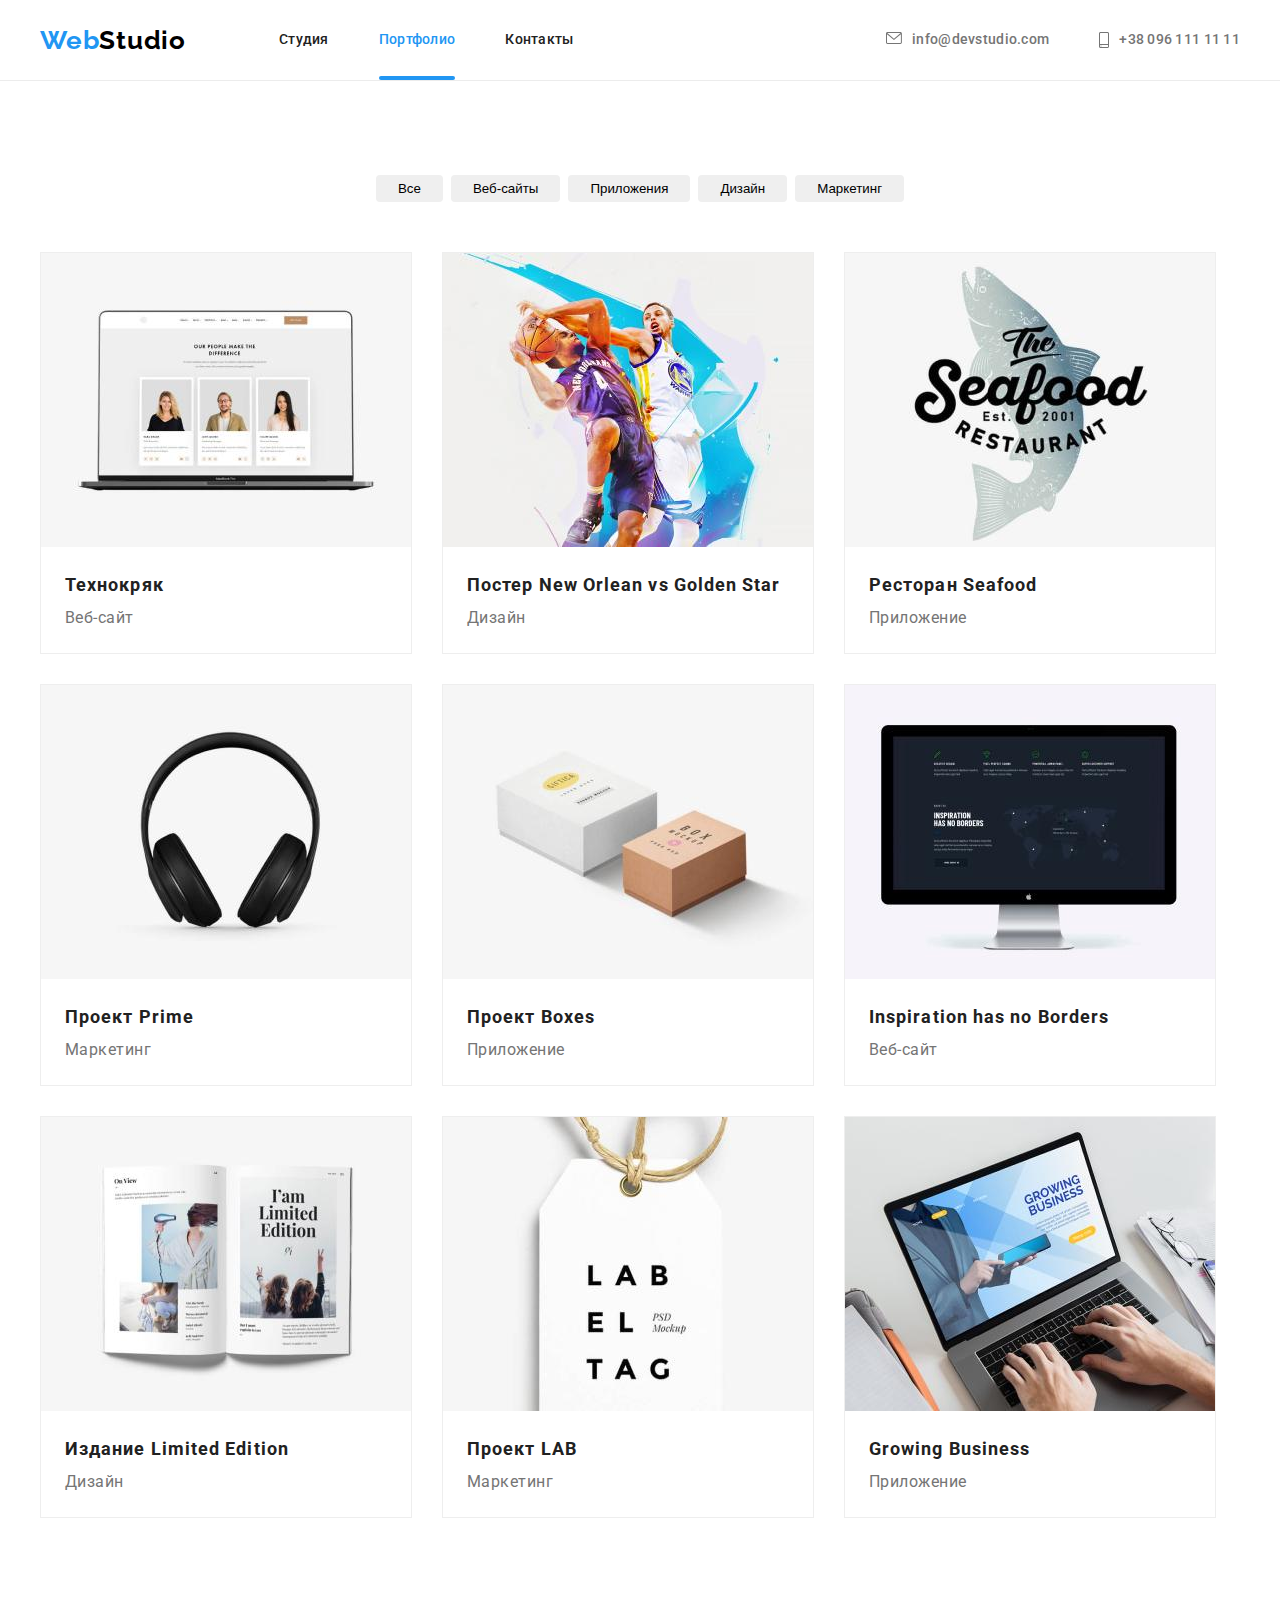
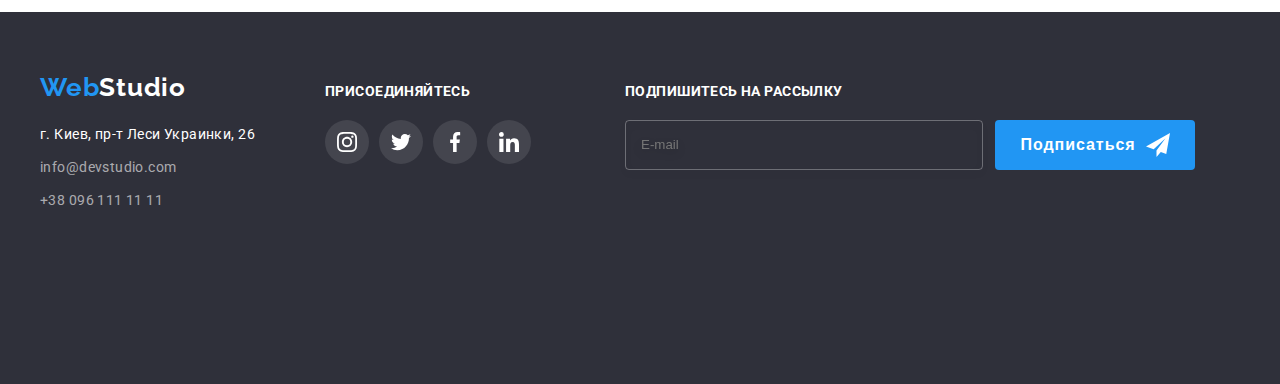
==== portfolio.html @ bccc28ae "Копия с ДЗ 6" ====
<!DOCTYPE html>
<html lang="ru">
<head>
    <meta charset="UTF-8">
    <meta http-equiv="X-UA-Compatible" content="IE=edge">
    <meta name="viewport" content="width=device-width, initial-scale=1.0">
    <title>Document</title>
    <link rel="stylesheet" href="https://cdnjs.cloudflare.com/ajax/libs/modern-normalize/1.1.0/modern-normalize.min.css"
        integrity="sha512-wpPYUAdjBVSE4KJnH1VR1HeZfpl1ub8YT/NKx4PuQ5NmX2tKuGu6U/JRp5y+Y8XG2tV+wKQpNHVUX03MfMFn9Q=="
        crossorigin="anonymous" referrerpolicy="no-referrer" />
    <link rel="preconnect" href="https://fonts.googleapis.com">
    <link rel="preconnect" href="https://fonts.gstatic.com" crossorigin>
    <link
        href="https://fonts.googleapis.com/css2?family=Raleway:wght@700&family=Roboto:wght@400;500;700;900&display=swap"
        rel="stylesheet">
    <link rel="stylesheet" href="./css/style.css">
</head>
<body>
    <!--content header-->
    <header class="header">
        <div class="container header-div">
            <nav class="header-nav">
                <a href="#" class="logo">
                    <span class="logo-span">Web</span>Studio
                </a>
                <ul class="items list">
                    <li class="items-nav"><a href="./index.html" class="list-nav">Студия</a></li>
                    <li class="items-nav"><a href="" class="list-nav current">Портфолио</a></li>
                    <li class="items-nav"><a href="" class="list-nav">Контакты</a></li>
                </ul>
            </nav>
            <ul class="items list">
                <li class="items-contacts"><a href="mailto:info@devstudio.com" class="list-nav">
                        <svg class="icon-envelope" width="16" height="12">
                            <use href="./images/icons.svg#icon-envelope"></use>
                        </svg>info@devstudio.com</a>
                </li>
                <li class="items-contacts"><a href="tel:+380961111111" class="list-nav">
                        <svg class="icon-smartphone" width="10" height="16">
                            <use href="./images/icons.svg#icon-smartphone"></use>
                        </svg>+38 096 111 11 11</a>
                </li>
            </ul>
        </div>
    </header>
    <main>
        <section class="section-portfolio">
            <div class="container">
                <h1 class="visually-hidden">Портфолио</h1>
                <ul class="list-buttons">
                    <li><button type="button" class="button-portfolio">Все</button></li>
                    <li><button type="button" class="button-portfolio">Веб-сайты</button></li>
                    <li><button type="button" class="button-portfolio">Приложения</button></li>
                    <li><button type="button" class="button-portfolio">Дизайн</button></li>
                    <li><button type="button" class="button-portfolio">Маркетинг</button></li>
                </ul>
                <ul class="list-portfolio">
                    <li>
                        <a href="#" class="link-portfolio">
                            <div class="link-portfolio-div">
                                <img src="./images/portfolio/portfolio1.jpg" alt="Екран ноутбука" width="370" height="294">
                                <div class="overlay-div-text">
                                    <p class="overlay-text">Технокряк это современная площадка распространения коронавируса. Компании используют эту платформу для цифрового
                                    шпионажа и атак на защищённые сервера конкурентов.</p>
                                </div>
                            </div>
                            <div class="description">
                                <h2 class="list-item">Технокряк</h2>
                                <p class="list-page">Веб-сайт</p>
                            </div>
                        </a>
                    </li>
                    <li>
                        <a href="" class="link-portfolio">
                            <div class="link-portfolio-div">
                                <img src="./images/portfolio/portfolio2.jpg" alt="Два баскетболиста играют в игру" width="370" height="294">
                                <div class="overlay-div-text">
                                    <p class="overlay-text">Технокряк это современная площадка распространения коронавируса. Компании используют эту
                                        платформу для цифрового
                                        шпионажа и атак на защищённые сервера конкурентов.</p>
                                </div>
                            </div>
                            <div class="description">
                                <h2 class="list-item">Постер New Orlean vs Golden Star</h2>
                                <p class="list-page">Дизайн</p>
                            </div>
                        </a>
                    </li>
                    <li>
                        <a href="" class="link-portfolio">
                            <div class="link-portfolio-div">
                                <img src="./images/portfolio/portfolio3.jpg" alt="Логотип ресторана" width="370" height="294">
                                <div class="overlay-div-text">
                                    <p class="overlay-text">Технокряк это современная площадка распространения коронавируса. Компании используют эту
                                        платформу для цифрового
                                        шпионажа и атак на защищённые сервера конкурентов.</p>
                                </div>
                            </div>
                            <div class="description">
                                <h2 class="list-item">Ресторан Seafood</h2>
                                <p class="list-page">Приложение</p>
                            </div>
                        </a>
                    </li>
                    <li>
                        <a href="" class="link-portfolio">
                            <div class="link-portfolio-div">
                                <img src="./images/portfolio/portfolio4.jpg" alt="Наушники" width="370" height="294">
                                <div class="overlay-div-text">
                                    <p class="overlay-text">Технокряк это современная площадка распространения коронавируса. Компании используют эту
                                        платформу для цифрового
                                        шпионажа и атак на защищённые сервера конкурентов.</p>
                                </div>
                            </div>
                            <div class="description">
                                <h2 class="list-item">Проект Prime</h2>
                                <p class="list-page">Маркетинг</p>
                            </div>
                        </a>
                    </li>
                    <li>
                        <a href="" class="link-portfolio">
                            <div class="link-portfolio-div">
                                <img src="./images/portfolio/portfolio5.jpg" alt="Две коробки с надписями" width="370" height="294">
                                <div class="overlay-div-text">
                                    <p class="overlay-text">Технокряк это современная площадка распространения коронавируса. Компании используют эту
                                        платформу для цифрового
                                        шпионажа и атак на защищённые сервера конкурентов.</p>
                                </div>
                            </div>
                            <div class="description">
                                <h2 class="list-item">Проект Boxes</h2>
                                <p class="list-page">Приложение</p>
                            </div>
                        </a>
                    </li>
                    <li>
                        <a href="" class="link-portfolio">
                            <div class="link-portfolio-div">
                                <img src="./images/portfolio/portfolio6.jpg" alt="Отображение сайта на мониторе" width="370" height="294">
                                <div class="overlay-div-text">
                                    <p class="overlay-text">Технокряк это современная площадка распространения коронавируса. Компании используют эту
                                        платформу для цифрового
                                        шпионажа и атак на защищённые сервера конкурентов.</p>
                                </div>
                            </div>
                            <div class="description">
                                <h2 class="list-item">Inspiration has no Borders</h2>
                                <p class="list-page">Веб-сайт</p>
                            </div>
                        </a>
                    </li>
                    <li>
                        <a href="" class="link-portfolio">
                            <div class="link-portfolio-div">
                                <img src="./images/portfolio/portfolio7.jpg" alt="Розгорнут журнал" width="370" height="294">
                                <div class="overlay-div-text">
                                    <p class="overlay-text">Технокряк это современная площадка распространения коронавируса. Компании используют эту
                                        платформу для цифрового
                                        шпионажа и атак на защищённые сервера конкурентов.</p>
                                </div>
                            </div>
                            <div class="description">
                                <h2 class="list-item">Издание Limited Edition</h2>
                                <p class="list-page">Дизайн</p>
                            </div>
                        </a>
                    </li>
                    <li>
                        <a href="" class="link-portfolio">
                            <div class="link-portfolio-div">
                                <img src="./images/portfolio/portfolio8.jpg" alt="Етикетка бренда" width="370" height="294">
                                <div class="overlay-div-text">
                                    <p class="overlay-text">Технокряк это современная площадка распространения коронавируса. Компании используют эту
                                        платформу для цифрового
                                        шпионажа и атак на защищённые сервера конкурентов.</p>
                                </div>
                            </div>
                            <div class="description">
                                <h2 class="list-item">Проект LAB</h2>
                                <p class="list-page">Маркетинг</p>
                            </div>
                        </a>
                    </li>
                    <li>
                        <a href="" class="link-portfolio">
                            <div class="link-portfolio-div">
                                <img src="./images/portfolio/portfolio9.jpg" alt="Печатает проект на ноутбуке" width="370" height="294">
                                <div class="overlay-div-text">
                                    <p class="overlay-text">Технокряк это современная площадка распространения коронавируса. Компании используют эту
                                        платформу для цифрового
                                        шпионажа и атак на защищённые сервера конкурентов.</p>
                                </div>
                            </div>
                            <div class="description">
                                <h2 class="list-item">Growing Business</h2>
                                <p class="list-page">Приложение</p>
                            </div>
                        </a>
                    </li>
                </ul>
            </div>
        </section>
    </main>
    <footer class="footer">
        <div class="container container-footer">
            <div class="address-div">
                <a href="/" class="footer-logo">
                    <span class="logo-span">Web</span>Studio
                </a>
                <address>
                    <ul class="list about footer-list">
                        <li><a href="" class="list-link-span">г. Киев, пр-т Леси Украинки, 26</a></li>
                        <li><a href="mailto:info@devstudio.com" class="list-link">info@devstudio.com</a></li>
                        <li><a href="tel:+380961111111" class="list-link">+38 096 111 11 11</a></li>
                    </ul>
                </address>
            </div>
            <div class="join-div">
                <h2 class="join-header">присоединяйтесь</h2>
                <ul class="list join-list">
                    <li class="join-items"><a href="" class="join-anchor">
                            <svg class="join-svg" height="20" wight="20">
                                <use href="./images/icons.svg#icon-instagram"></use>
                            </svg>
                        </a></li>
                    <li class="join-items"><a href="" class="join-anchor">
                            <svg class="join-svg" height="20" wight="20">
                                <use href="./images/icons.svg#icon-twitter"></use>
                            </svg>
                        </a></li>
                    <li class="join-items"><a href="" class="join-anchor">
                            <svg class="join-svg" height="20" wight="20">
                                <use href="./images/icons.svg#icon-facebook"></use>
                            </svg>
                        </a></li>
                    <li class="join-items"><a href="" class="join-anchor">
                            <svg class="join-svg" height="20" wight="20">
                                <use href="./images/icons.svg#icon-linkedin"></use>
                            </svg>
                        </a></li>
                </ul>
            </div>
            <!-- Форма подписки -->
            <form class="form-subscription">
                <div class="form-main">
                    <label for="mail" class="label-subscription">Подпишитесь на рассылку</label>
                    <input type="email" class="input-subscription" name="mail" id="mail" placeholder="E-mail">
                </div>
                <button type="submit" class="button-subscription">
                    Подписаться
                    <svg class="button-subscription-svg" width="24" height="24">
                        <use href="./images/icons.svg#icon-telegram"></use>
                    </svg>
                </button>
            </form>
        </div>
    </footer>
</body>
</html>
---- css/style.css ----
/* основной цвет текста #212121 */
/* второй цвет #757575 */
/* logo #2196F3 */

:root {
  --main-text-color: #212121;
  --secondary-text-color: #757575;
  --intermediate-color: #2f303a;
  --accent-text-color: #2196f3;
  --button-color: #ffffff;
  --svg-color: #afb1b8;
  --footer-color: #ffffff;
  --overlay-background: rgba(33, 150, 243, 0.9);
  --time-animation: 250ms;
  --time-distribution-function: cubic-bezier(0.4, 0, 0.2, 1);
}

body {
  margin: 0;
  color: var(--main-text-color);
  font-family: roboto, sans-serif;
}

h1,
h2,
h3,
h4,
p,
ul {
  margin-top: 0;
  margin-bottom: 0;
  padding: 0;
}

img {
  display: block;
  max-width: 100%;
  height: auto;
}

.list {
  list-style: none;
}

.container {
  width: 1200px;
  margin: 0 auto;
  padding: 0 15px;
  /* outline: 2px solid tomato; */
}

/* Оформение шапки */

.header {
  border-bottom: 1px solid #ececec;
}

.header-div,
.header-nav {
  display: flex;
  align-items: center;
}

.logo {
  margin-right: 93px;
  color: #000000;
  font-family: Raleway;
  font-weight: 700;
  font-size: 26px;
  line-height: 1.19;
  letter-spacing: 0.03em;
  text-decoration: none;
}
.logo .logo-span {
  color: var(--accent-text-color);
}

.items {
  display: flex;
  font-weight: 500;
  font-size: 14px;
  line-height: 1.14;
  letter-spacing: 0.02em;
}

.items .items-nav:not(:first-child) {
  margin-left: 50px;
}

.header-div .items {
  margin-left: auto;
}

.items-contacts:not(:first-child) {
  margin-left: 50px;
}

.items-nav .list-nav {
  color: inherit;
  text-decoration: none;
  padding-top: 32px;
  padding-bottom: 32px;
}

.items-contacts .list-nav {
  display: flex;
  padding-top: 32px;
  padding-bottom: 32px;
  color: var(--secondary-text-color);
  text-decoration: none;
  font-style: normal;
  text-align: center;
}

.icon-envelope {
  fill: currentColor;
  margin-right: 10px;
}

.icon-smartphone {
  fill: currentColor;
  margin-right: 10px;
}

.list-nav {
  transition: color var(--time-animation) var(--time-distribution-function);
}

.list-nav:hover,
.list-nav:focus {
  color: var(--accent-text-color);
}

.items .list-nav.current {
  color: var(--accent-text-color);
  position: relative;
}

.items .list-nav.current::after {
  content: "";
  position: absolute;
  bottom: 0;
  margin-bottom: -1px;
  border-radius: 2px;
  display: block;
  width: 100%;
  height: 4px;
  background-color: var(--accent-text-color);
}

/* Main */
/* Герой */

.button {
  border-radius: 4px;
  padding: 10px 32px;
  min-width: 200px;
  font-weight: 700;
  border: 0;
  height: 50px;
  color: var(--button-color);
  background-color: var(--accent-text-color);
  cursor: pointer;
  font-family: inherit;
  box-shadow: 0px 4px 4px rgba(0, 0, 0, 0.15);
  transition: box-shadow var(--time-animation) var(--time-distribution-function);
}

.button:hover,
.button:focus {
  box-shadow: inset 0px 6px 6px rgba(0, 0, 0, 0.15);
}

.hero {
  max-width: 1600px;
  min-height: 600px;
  margin: 0 auto;
  padding: 200px 0;
  text-align: center;
  background-color: var(--intermediate-color);
  background-image: linear-gradient(
      to right,
      rgba(47, 48, 58, 0.4),
      rgba(47, 48, 58, 0.4)
    ),
    url(../images/hero.jpg);
  background-repeat: no-repeat;
  background-position: center;
  background-size: cover;
}

.header-hero {
  margin-bottom: 30px;
  color: var(--button-color);
  font-weight: 900;
  font-size: 44px;
  line-height: 1.36;
  letter-spacing: 0.06em;
  text-transform: uppercase;
}

/* Заголовки Н2 */
.heading {
  margin-bottom: 50px;
  font-weight: 700;
  font-size: 36px;
  line-height: 1.17;
  text-align: center;
  letter-spacing: 0.03em;
}

/* Особенности */

.visually-hidden {
  position: absolute;
  white-space: nowrap;
  width: 1px;
  height: 1px;
  overflow: hidden;
  border: 0;
  padding: 0;
  clip: rect(0 0 0 0);
  clip-path: inset(50%);
  margin: -1px;
}

.features-section {
  padding: 94px 0;
}

.features {
  padding-left: 0;
  display: flex;
}

.features li:not(:first-child) {
  margin-left: 30px;
}

.subtitle {
  margin-bottom: 10px;
  font-weight: 700;
  font-size: 14px;
  line-height: 1.14;
  letter-spacing: 0.03em;
}

.subtitle-text {
  width: 270px;
  color: var(--secondary-text-color);
}

.about {
  font-weight: 400;
  font-size: 14px;
  line-height: 1.71;
  letter-spacing: 0.03em;
}

.div-feature {
  display: flex;
  width: 270px;
  height: 120px;
  margin-bottom: 30px;
  background-color: #f5f4fa;
  border-radius: 4px;
  /* padding: 25px 100px; */
  justify-content: center;
  align-items: center;
}

/* Чем мы занимаемся */

.granting-section {
  padding-bottom: 94px;
}

.granting {
  display: flex;
  padding-left: 0;
}

.granting li:not(:first-child) {
  margin-left: 30px;
}

.granting-items {
  position: relative;
}

.granting-items-text {
  position: absolute;
  display: flex;
  width: 100%;
  height: 70px;
  bottom: 0;
  background-color: rgba(47, 48, 58, 0.8);
  color: #ffffff;
  font-size: 14px;
  line-height: 1.14;
  font-weight: 700;
  justify-content: center;
  align-items: center;
  letter-spacing: 0.03em;
  text-transform: uppercase;
}

/* Наша команда */

.command {
  background-color: #f5f4fa;
  padding: 94px 0;
}

.command-list {
  display: flex;
  padding-left: 0;
}

.command-list > li {
  box-shadow: 0px 1px 3px rgba(0, 0, 0, 0.12), 0px 1px 1px rgba(0, 0, 0, 0.14),
    0px 2px 1px rgba(0, 0, 0, 0.2);
  border-radius: 0px 0px 4px 4px;
  background-color: var(--button-color);
}

.command-list > li:not(:first-child) {
  margin-left: 30px;
}

.text {
  margin-bottom: 10px;
  font-weight: 500;
}

.text-pade {
  margin-bottom: 16px;
  font-weight: 400;
  color: var(--secondary-text-color);
}

.text,
.text-pade {
  font-size: 16px;
  line-height: 1.19;
  text-align: center;
  letter-spacing: 0.03em;
}

.command-div {
  padding: 30px 32px;
}

.command-list-svg {
  display: flex;
  justify-content: space-between;
}

.command-anchor {
  display: flex;
  height: 44px;
  width: 44px;
  align-items: center;
  color: var(--svg-color);
  border-radius: 50%;
  transition: color var(--time-animation) var(--time-distribution-function),
    background-color var(--time-animation) var(--time-distribution-function);
}

.command-anchor:hover,
.command-anchor:focus {
  color: #ffffff;
  background-color: var(--accent-text-color);
}

.command-svg {
  fill: currentColor;
}

/* Clients */

.clients-section {
  padding-top: 94px;
  padding-bottom: 94px;
}

.clients-list {
  display: flex;
}

.items-clients {
  color: var(--svg-color);
}

.items-clients:not(:last-child) {
  flex-basis: calc(100% * 6 - 30px);
}

.anchor-clients {
  display: block;
  width: 170px;
  height: 92px;
  border: 1px solid #afb1b8;
  box-sizing: border-box;
  border-radius: 4px;
  padding: 16px 32px;
  color: inherit;
  transition: color var(--time-animation) var(--time-distribution-function),
    border var(--time-animation) var(--time-distribution-function);
}

.anchor-clients:hover,
.anchor-clients:focus {
  color: var(--accent-text-color);
  border: 1px solid var(--accent-text-color);
}

.icon-group {
  fill: currentColor;
}

/* Footer */

.footer {
  padding: 60px 0;
  background-color: var(--intermediate-color);
  height: 252px;
}

.footer-logo {
  display: inline-block;
  margin-bottom: 20px;
  color: var(--button-color);
  font-family: Raleway;
  font-weight: 700;
  font-size: 26px;
  line-height: 1.19;
  letter-spacing: 0.03em;
  text-decoration: none;
}
.footer-logo .logo-span {
  color: var(--accent-text-color);
}

.footer-list {
  padding-left: 0;
}

.footer-list li {
  margin-bottom: 9px;
}

.footer-list li:last-child {
  margin-bottom: 0;
}

.list-link-span {
  color: var(--button-color);
  text-decoration: none;
}

.list-link {
  color: rgb(255, 255, 255, 0.6);
  text-decoration: none;
}

.list-link-span,
.list-link {
  font-style: normal;
  font-weight: 400;
  font-size: 14px;
  line-height: 1.71;
  letter-spacing: 0.03em;
  transition: color var(--time-animation) var(--time-distribution-function);
}

.list-link-span:hover,
.list-link-span:focus,
.list-link:hover,
.list-link:focus {
  color: var(--accent-text-color);
}

.container-footer {
  display: flex;
  align-items: baseline;
}

.join-div {
  max-width: 206px;
  margin-left: 70px;
  /* flex-basis: calc(100% / 4 - 10px); */
}

.join-header {
  color: var(--footer-color);
  font-weight: 700;
  font-size: 14px;
  line-height: 1.14;
  letter-spacing: 0.03em;
  text-transform: uppercase;
  margin-bottom: 20px;
}

.join-items > .join-anchor {
  width: 44px;
  height: 44px;
  background-color: rgb(255, 255, 255, 0.1);
}

.join-list {
  display: flex;
  /* justify-content: space-between; */
}

.join-items:not(:last-child) {
  margin-right: 10px;
}

.join-anchor {
  display: flex;
  align-items: center;
  border-radius: 50%;
  color: #ffffff;
  transition: background-color var(--time-animation)
    var(--time-distribution-function);
}

.join-anchor:hover,
.join-anchor:focus {
  background-color: var(--accent-text-color);
}

.join-svg {
  fill: currentColor;
}

/* Форма подписки */

.form-subscription {
  display: flex;
  margin-left: 94px;
  align-items: flex-end;
}

.form-main {
  display: flex;
  flex-direction: column;
}

.label-subscription {
  color: #ffffff;
  font-weight: 700;
  font-size: 14px;
  line-height: 1.14;
  letter-spacing: 0.03em;
  text-transform: uppercase;
  margin-bottom: 20px;
}

.input-subscription {
  width: 358px;
  height: 50px;
  background-color: transparent;
  border: 1px solid rgba(255, 255, 255, 0.3);
  box-sizing: border-box;
  filter: drop-shadow(0px 4px 4px rgba(0, 0, 0, 0.15));
  border-radius: 4px;
  padding: 15px;
  color: var(--footer-color);
}

.button-subscription {
  width: 200px;
  height: 50px;
  border: none;
  border-radius: 4px;
  background-color: var(--accent-text-color);
  color: #ffffff;
  margin-left: 12px;
  cursor: pointer;
  font-weight: 700;
  font-size: 16px;
  line-height: 1.87;
  display: flex;
  align-items: center;
  justify-content: center;
  letter-spacing: 0.06em;
  transition: box-shadow var(--time-animation) var(--time-distribution-function);
}

.button-subscription:hover,
.button-subscription:focus {
  box-shadow: inset 2px 6px 6px rgba(0, 0, 0, 0.15);
}

.button-subscription-svg {
  background-size: contain;
  margin-left: 10px;
  fill: currentColor;
}

/* Портфолио */

.section-portfolio {
  padding: 94px 0;
}

.list-buttons {
  display: flex;
  padding-left: 0;
  margin-bottom: 50px;
  justify-content: center;
  font-weight: 500;
  font-size: 16px;
  line-height: 1.62;
  text-align: center;
  letter-spacing: 0.03em;
  list-style: none;
}

.list-buttons li:not(:first-child) {
  margin-left: 8px;
}

.button-portfolio {
  padding: 6px 22px;
  border: 0;
  border-radius: 4px;
  transition: color var(--time-animation) var(--time-distribution-function),
    background-color var(--time-animation) var(--time-distribution-function),
    box-shadow var(--time-animation) var(--time-distribution-function);
}

.button-portfolio:hover,
.button-portfolio:focus {
  color: var(--button-color);
  background-color: var(--accent-text-color);
  cursor: pointer;
  box-shadow: 0px 3px 1px rgba(0, 0, 0, 0.1), 0px 1px 2px rgba(0, 0, 0, 0.08),
    0px 2px 2px rgba(0, 0, 0, 0.12);
}

.list-portfolio {
  display: flex;
  padding-left: 0;
  flex-wrap: wrap;
  list-style: none;
  text-decoration: none;
}

.list-portfolio li {
  width: 370px;
  margin-right: 30px;
  margin-bottom: 30px;
  border: 1px solid #eeeeee;
}

.list-portfolio li:nth-child(3n) {
  margin-right: 0;
}

.list-portfolio li:nth-last-child(-n + 3) {
  margin-bottom: 0;
}

.description {
  padding: 20px 24px;
}

.list-item {
  color: var(--main-text-color);
  font-weight: 700;
  font-size: 18px;
  line-height: 2;
  letter-spacing: 0.06em;
}

.list-page {
  color: var(--secondary-text-color);
  font-weight: 400;
  font-size: 16px;
  line-height: 1.87;
  letter-spacing: 0.03em;
}

.link-portfolio {
  display: block;
  text-decoration: none;
  transition: box-shadow var(--time-animation) var(--time-distribution-function);
}

.link-portfolio:hover,
.link-portfolio:focus {
  box-shadow: 0px 1px 1px rgba(0, 0, 0, 0.12), 0px 4px 4px rgba(0, 0, 0, 0.06),
    1px 4px 6px rgba(0, 0, 0, 0.16);
}

.link-portfolio-div {
  position: relative;
  overflow: hidden;
}

.overlay-div-text {
  position: absolute;
  background-color: var(--overlay-background);
  top: 0;
  width: 100%;
  height: 100%;
  opacity: 0;
  transform: translateY(100%);
  transition: transform var(--time-animation) var(--time-distribution-function);
}

.link-portfolio:hover .overlay-div-text,
.link-portfolio:focus .overlay-div-text {
  transform: translateY(0);
  opacity: 1;
}

.overlay-text {
  position: absolute;
  top: 50%;
  left: 50%;
  transform: translate(-50%, -50%);
  width: 322px;
  height: 168px;
  font-weight: 400;
  font-size: 18px;
  line-height: 1.56;
  letter-spacing: 0.03em;
  color: #ffffff;
}

/* Модалка */

.backdrop {
  position: fixed;
  top: 0;
  left: 0;
  width: 100%;
  height: 100%;
  background-color: rgba(0, 0, 0, 0.2);
  opacity: 1;
  transition: opacity var(--time-animation) var(--time-distribution-function);
}

.backdrop.is-hidden {
  visibility: visible;
  opacity: 0;
  pointer-events: none;
}

.backdrop.is-hidden .modal {
  transform: translate(-50%, -50%) scale(1.25);
}

.modal {
  position: absolute;
  top: 50%;
  left: 50%;
  transform: translate(-50%, -50%) scale(1);
  min-width: 528px;
  min-height: 581px;
  border-radius: 4px;
  display: flex;
  justify-content: center;
  padding: 40px;
  background-color: #fff;
  transition: transform var(--time-animation) var(--time-distribution-function);
}

.button-close {
  position: absolute;
  top: 8px;
  right: 8px;
  width: 30px;
  height: 30px;
  display: flex;
  justify-content: center;
  align-items: center;
  background-color: inherit;
  border: 1px solid rgba(0, 0, 0, 0.1);
  border-radius: 50%;
  color: #000000;
  cursor: pointer;
  transition: color var(--time-animation) var(--time-distribution-function);
}

.button-close-svg {
  fill: currentColor;
}

.button-close:hover,
.button-close:focus {
  color: var(--accent-text-color);
}

/* Форма модалки */

.modal-form {
  display: flex;
  flex-direction: column;
  align-items: center;
}

.modal-form > p {
  font-weight: 700;
  font-size: 20px;
  line-height: 1.15;
  text-align: center;
  letter-spacing: 0.03em;
  margin-bottom: 12px;
}

.modal-form-name {
  display: flex;
  flex-direction: column;
  justify-content: center;
  margin-bottom: 10px;
  width: 100%;
}

.modal-label {
  color: var(--secondary-text-color);
  font-weight: 400;
  font-size: 12px;
  line-height: 1.16;
  letter-spacing: 0.01em;
  margin-bottom: 4px;
}

.div-input {
  position: relative;
}

.modal-input {
  width: 448px;
  height: 40px;
  border: 1px solid rgba(33, 33, 33, 0.2);
  box-sizing: border-box;
  font-weight: 400;
  font-size: 12px;
  line-height: 1.66;
  letter-spacing: 0.01em;
  border-radius: 4px;
  padding-left: 42px;
  transition: border var(--time-animation) var(--time-distribution-function);
}

.modal-input:hover,
.modal-input:focus {
  border: 1px solid #2196f3;
  outline: none;
}

.form-name-svg {
  position: absolute;
  top: 50%;
  left: 12px;
  transform: translateY(-50%);
  fill: currentColor;
  transition: fill var(--time-animation) var(--time-distribution-function);
}

.modal-input:hover + .form-name-svg,
.modal-input:focus + .form-name-svg {
  fill: #2196f3;
}

.modal-textarea {
  border: 1px solid rgba(33, 33, 33, 0.2);
  box-sizing: border-box;
  border-radius: 4px;
  font-weight: 400;
  font-size: 12px;
  line-height: 1.66;
  letter-spacing: 0.01em;
  padding: 12px 16px;
  resize: none;
  width: 100%;
  transition: border var(--time-animation) var(--time-distribution-function);
}

.modal-textarea:hover,
.modal-textarea:focus {
  border: 1px solid #2196f3;
  outline: none;
}

.div-checkbox {
  margin-top: 20px;
  margin-bottom: 30px;
}

.form-check-mark {
  fill: #ffffff;
  border: 2px solid var(--main-text-color);
  border-radius: 2px;
  margin-right: 8px;
  transition: background-color var(--time-animation)
      var(--time-distribution-function),
    border var(--time-animation) var(--time-distribution-function);
}

.form-checkbox:checked + .form-check-mark {
  background-color: var(--accent-text-color);
  border: transparent;
  background-origin: border-box;
}

.modal-consent-text {
  color: var(--accent-text-color);
  margin-left: 4px;
  transition: color var(--time-animation) var(--time-distribution-function);
}

.modal-consent-text:hover,
.modal-consent-text:focus {
  color: #0f5a97;
}

.modal-consent {
  font-weight: normal;
  font-size: 14px;
  line-height: 1.71;
  letter-spacing: 0.03em;
  color: var(--secondary-text-color);
  display: flex;
  align-items: center;
}

.modal-form-button {
  width: 200px;
  height: 50px;
  border: none;
  border-radius: 4px;
  background-color: var(--accent-text-color);
  color: #ffffff;
  margin-left: 12px;
  cursor: pointer;
  font-weight: 700;
  font-size: 16px;
  line-height: 1.87;
  letter-spacing: 0.06em;
  transition: background-color var(--time-animation)
    var(--time-distribution-function);
}

.modal-form-button:hover,
.modal-form-button:focus {
  background-color: #188ce8;
}
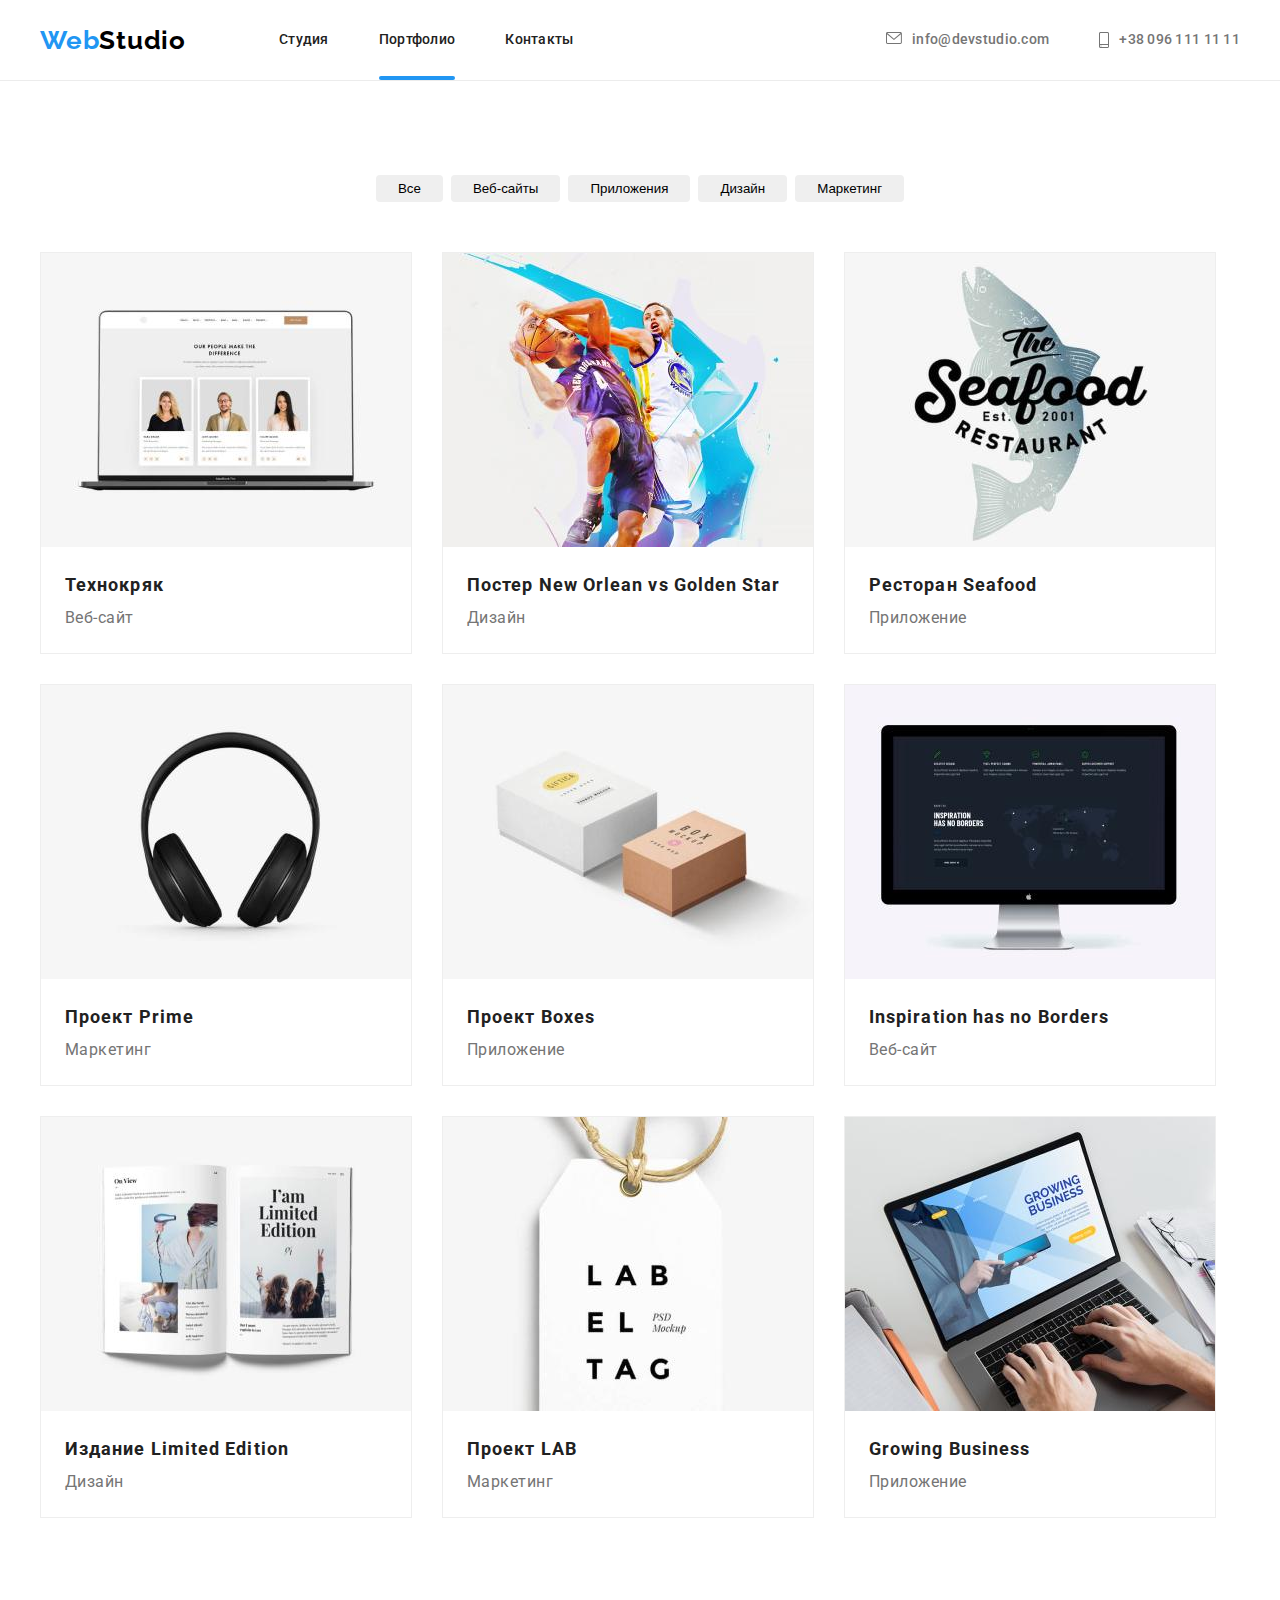
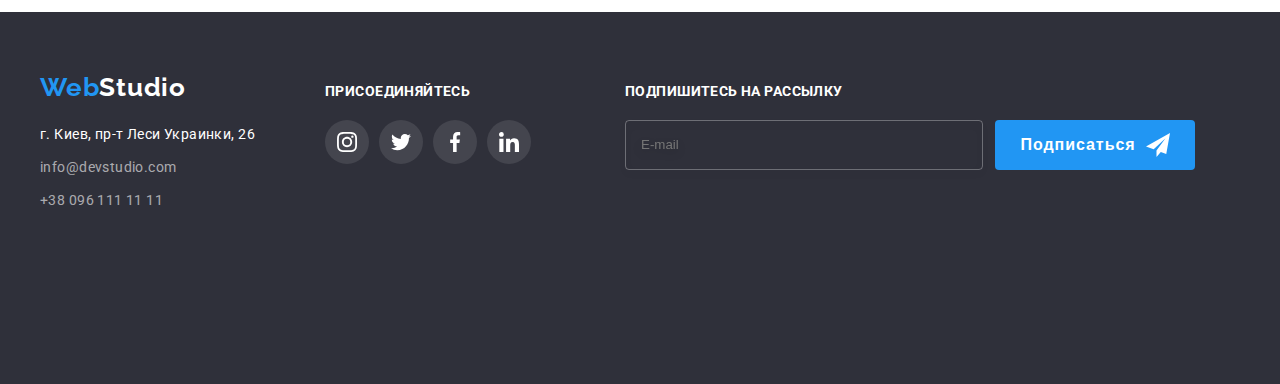
==== commit f62df736: "Классы согласно ВЕМ" ====
--- a/portfolio.html
+++ b/portfolio.html
@@ -13,32 +13,33 @@
     <link
         href="https://fonts.googleapis.com/css2?family=Raleway:wght@700&family=Roboto:wght@400;500;700;900&display=swap"
         rel="stylesheet">
-    <link rel="stylesheet" href="./css/style.css">
+    <!-- <link rel="stylesheet" href="./css/style.css"> -->
+    <link rel="stylesheet" href="./css/main.css">
 </head>
 <body>
     <!--content header-->
     <header class="header">
-        <div class="container header-div">
-            <nav class="header-nav">
-                <a href="#" class="logo">
-                    <span class="logo-span">Web</span>Studio
+        <div class="container header__div">
+            <nav class="header__nav">
+                <a href="#" class="header__logo">
+                    <span class="header__span">Web</span>Studio
                 </a>
-                <ul class="items list">
-                    <li class="items-nav"><a href="./index.html" class="list-nav">Студия</a></li>
-                    <li class="items-nav"><a href="" class="list-nav current">Портфолио</a></li>
-                    <li class="items-nav"><a href="" class="list-nav">Контакты</a></li>
+                <ul class="header__list list">
+                    <li class="header__items"><a href="./index.html" class="header__link">Студия</a></li>
+                    <li class="header__items"><a href="" class="header__link current">Портфолио</a></li>
+                    <li class="header__items"><a href="" class="header__link">Контакты</a></li>
                 </ul>
             </nav>
-            <ul class="items list">
-                <li class="items-contacts"><a href="mailto:info@devstudio.com" class="list-nav">
-                        <svg class="icon-envelope" width="16" height="12">
-                            <use href="./images/icons.svg#icon-envelope"></use>
-                        </svg>info@devstudio.com</a>
+            <ul class="header__list list">
+                <li class="header__contacts"><a href="mailto:info@devstudio.com" class="header__link">
+                    <svg class="header__icon" width="16" height="12">
+                        <use href="./images/icons.svg#icon-envelope"></use>
+                    </svg>info@devstudio.com</a>
                 </li>
-                <li class="items-contacts"><a href="tel:+380961111111" class="list-nav">
-                        <svg class="icon-smartphone" width="10" height="16">
-                            <use href="./images/icons.svg#icon-smartphone"></use>
-                        </svg>+38 096 111 11 11</a>
+                <li class="header__contacts"><a href="tel:+380961111111" class="header__link">
+                    <svg class="header__icon" width="10" height="16">
+                        <use href="./images/icons.svg#icon-smartphone"></use>
+                    </svg>+38 096 111 11 11</a>
                 </li>
             </ul>
         </div>
--- a/css/style.css
+++ b/css/style.css
@@ -2,952 +2,25 @@
 /* второй цвет #757575 */
 /* logo #2196F3 */
 
-:root {
-  --main-text-color: #212121;
-  --secondary-text-color: #757575;
-  --intermediate-color: #2f303a;
-  --accent-text-color: #2196f3;
-  --button-color: #ffffff;
-  --svg-color: #afb1b8;
-  --footer-color: #ffffff;
-  --overlay-background: rgba(33, 150, 243, 0.9);
-  --time-animation: 250ms;
-  --time-distribution-function: cubic-bezier(0.4, 0, 0.2, 1);
-}
-
-body {
-  margin: 0;
-  color: var(--main-text-color);
-  font-family: roboto, sans-serif;
-}
-
-h1,
-h2,
-h3,
-h4,
-p,
-ul {
-  margin-top: 0;
-  margin-bottom: 0;
-  padding: 0;
-}
-
-img {
-  display: block;
-  max-width: 100%;
-  height: auto;
-}
-
-.list {
-  list-style: none;
-}
-
-.container {
-  width: 1200px;
-  margin: 0 auto;
-  padding: 0 15px;
-  /* outline: 2px solid tomato; */
-}
-
 /* Оформение шапки */
-
-.header {
-  border-bottom: 1px solid #ececec;
-}
-
-.header-div,
-.header-nav {
-  display: flex;
-  align-items: center;
-}
-
-.logo {
-  margin-right: 93px;
-  color: #000000;
-  font-family: Raleway;
-  font-weight: 700;
-  font-size: 26px;
-  line-height: 1.19;
-  letter-spacing: 0.03em;
-  text-decoration: none;
-}
-.logo .logo-span {
-  color: var(--accent-text-color);
-}
-
-.items {
-  display: flex;
-  font-weight: 500;
-  font-size: 14px;
-  line-height: 1.14;
-  letter-spacing: 0.02em;
-}
-
-.items .items-nav:not(:first-child) {
-  margin-left: 50px;
-}
-
-.header-div .items {
-  margin-left: auto;
-}
-
-.items-contacts:not(:first-child) {
-  margin-left: 50px;
-}
-
-.items-nav .list-nav {
-  color: inherit;
-  text-decoration: none;
-  padding-top: 32px;
-  padding-bottom: 32px;
-}
-
-.items-contacts .list-nav {
-  display: flex;
-  padding-top: 32px;
-  padding-bottom: 32px;
-  color: var(--secondary-text-color);
-  text-decoration: none;
-  font-style: normal;
-  text-align: center;
-}
-
-.icon-envelope {
-  fill: currentColor;
-  margin-right: 10px;
-}
-
-.icon-smartphone {
-  fill: currentColor;
-  margin-right: 10px;
-}
-
-.list-nav {
-  transition: color var(--time-animation) var(--time-distribution-function);
-}
-
-.list-nav:hover,
-.list-nav:focus {
-  color: var(--accent-text-color);
-}
-
-.items .list-nav.current {
-  color: var(--accent-text-color);
-  position: relative;
-}
-
-.items .list-nav.current::after {
-  content: "";
-  position: absolute;
-  bottom: 0;
-  margin-bottom: -1px;
-  border-radius: 2px;
-  display: block;
-  width: 100%;
-  height: 4px;
-  background-color: var(--accent-text-color);
-}
 
 /* Main */
 /* Герой */
 
-.button {
-  border-radius: 4px;
-  padding: 10px 32px;
-  min-width: 200px;
-  font-weight: 700;
-  border: 0;
-  height: 50px;
-  color: var(--button-color);
-  background-color: var(--accent-text-color);
-  cursor: pointer;
-  font-family: inherit;
-  box-shadow: 0px 4px 4px rgba(0, 0, 0, 0.15);
-  transition: box-shadow var(--time-animation) var(--time-distribution-function);
-}
-
-.button:hover,
-.button:focus {
-  box-shadow: inset 0px 6px 6px rgba(0, 0, 0, 0.15);
-}
-
-.hero {
-  max-width: 1600px;
-  min-height: 600px;
-  margin: 0 auto;
-  padding: 200px 0;
-  text-align: center;
-  background-color: var(--intermediate-color);
-  background-image: linear-gradient(
-      to right,
-      rgba(47, 48, 58, 0.4),
-      rgba(47, 48, 58, 0.4)
-    ),
-    url(../images/hero.jpg);
-  background-repeat: no-repeat;
-  background-position: center;
-  background-size: cover;
-}
-
-.header-hero {
-  margin-bottom: 30px;
-  color: var(--button-color);
-  font-weight: 900;
-  font-size: 44px;
-  line-height: 1.36;
-  letter-spacing: 0.06em;
-  text-transform: uppercase;
-}
-
 /* Заголовки Н2 */
-.heading {
-  margin-bottom: 50px;
-  font-weight: 700;
-  font-size: 36px;
-  line-height: 1.17;
-  text-align: center;
-  letter-spacing: 0.03em;
-}
 
 /* Особенности */
 
-.visually-hidden {
-  position: absolute;
-  white-space: nowrap;
-  width: 1px;
-  height: 1px;
-  overflow: hidden;
-  border: 0;
-  padding: 0;
-  clip: rect(0 0 0 0);
-  clip-path: inset(50%);
-  margin: -1px;
-}
-
-.features-section {
-  padding: 94px 0;
-}
-
-.features {
-  padding-left: 0;
-  display: flex;
-}
-
-.features li:not(:first-child) {
-  margin-left: 30px;
-}
-
-.subtitle {
-  margin-bottom: 10px;
-  font-weight: 700;
-  font-size: 14px;
-  line-height: 1.14;
-  letter-spacing: 0.03em;
-}
-
-.subtitle-text {
-  width: 270px;
-  color: var(--secondary-text-color);
-}
-
-.about {
-  font-weight: 400;
-  font-size: 14px;
-  line-height: 1.71;
-  letter-spacing: 0.03em;
-}
-
-.div-feature {
-  display: flex;
-  width: 270px;
-  height: 120px;
-  margin-bottom: 30px;
-  background-color: #f5f4fa;
-  border-radius: 4px;
-  /* padding: 25px 100px; */
-  justify-content: center;
-  align-items: center;
-}
-
 /* Чем мы занимаемся */
-
-.granting-section {
-  padding-bottom: 94px;
-}
-
-.granting {
-  display: flex;
-  padding-left: 0;
-}
-
-.granting li:not(:first-child) {
-  margin-left: 30px;
-}
-
-.granting-items {
-  position: relative;
-}
-
-.granting-items-text {
-  position: absolute;
-  display: flex;
-  width: 100%;
-  height: 70px;
-  bottom: 0;
-  background-color: rgba(47, 48, 58, 0.8);
-  color: #ffffff;
-  font-size: 14px;
-  line-height: 1.14;
-  font-weight: 700;
-  justify-content: center;
-  align-items: center;
-  letter-spacing: 0.03em;
-  text-transform: uppercase;
-}
 
 /* Наша команда */
 
-.command {
-  background-color: #f5f4fa;
-  padding: 94px 0;
-}
-
-.command-list {
-  display: flex;
-  padding-left: 0;
-}
-
-.command-list > li {
-  box-shadow: 0px 1px 3px rgba(0, 0, 0, 0.12), 0px 1px 1px rgba(0, 0, 0, 0.14),
-    0px 2px 1px rgba(0, 0, 0, 0.2);
-  border-radius: 0px 0px 4px 4px;
-  background-color: var(--button-color);
-}
-
-.command-list > li:not(:first-child) {
-  margin-left: 30px;
-}
-
-.text {
-  margin-bottom: 10px;
-  font-weight: 500;
-}
-
-.text-pade {
-  margin-bottom: 16px;
-  font-weight: 400;
-  color: var(--secondary-text-color);
-}
-
-.text,
-.text-pade {
-  font-size: 16px;
-  line-height: 1.19;
-  text-align: center;
-  letter-spacing: 0.03em;
-}
-
-.command-div {
-  padding: 30px 32px;
-}
-
-.command-list-svg {
-  display: flex;
-  justify-content: space-between;
-}
-
-.command-anchor {
-  display: flex;
-  height: 44px;
-  width: 44px;
-  align-items: center;
-  color: var(--svg-color);
-  border-radius: 50%;
-  transition: color var(--time-animation) var(--time-distribution-function),
-    background-color var(--time-animation) var(--time-distribution-function);
-}
-
-.command-anchor:hover,
-.command-anchor:focus {
-  color: #ffffff;
-  background-color: var(--accent-text-color);
-}
-
-.command-svg {
-  fill: currentColor;
-}
-
 /* Clients */
-
-.clients-section {
-  padding-top: 94px;
-  padding-bottom: 94px;
-}
-
-.clients-list {
-  display: flex;
-}
-
-.items-clients {
-  color: var(--svg-color);
-}
-
-.items-clients:not(:last-child) {
-  flex-basis: calc(100% * 6 - 30px);
-}
-
-.anchor-clients {
-  display: block;
-  width: 170px;
-  height: 92px;
-  border: 1px solid #afb1b8;
-  box-sizing: border-box;
-  border-radius: 4px;
-  padding: 16px 32px;
-  color: inherit;
-  transition: color var(--time-animation) var(--time-distribution-function),
-    border var(--time-animation) var(--time-distribution-function);
-}
-
-.anchor-clients:hover,
-.anchor-clients:focus {
-  color: var(--accent-text-color);
-  border: 1px solid var(--accent-text-color);
-}
-
-.icon-group {
-  fill: currentColor;
-}
 
 /* Footer */
 
-.footer {
-  padding: 60px 0;
-  background-color: var(--intermediate-color);
-  height: 252px;
-}
-
-.footer-logo {
-  display: inline-block;
-  margin-bottom: 20px;
-  color: var(--button-color);
-  font-family: Raleway;
-  font-weight: 700;
-  font-size: 26px;
-  line-height: 1.19;
-  letter-spacing: 0.03em;
-  text-decoration: none;
-}
-.footer-logo .logo-span {
-  color: var(--accent-text-color);
-}
-
-.footer-list {
-  padding-left: 0;
-}
-
-.footer-list li {
-  margin-bottom: 9px;
-}
-
-.footer-list li:last-child {
-  margin-bottom: 0;
-}
-
-.list-link-span {
-  color: var(--button-color);
-  text-decoration: none;
-}
-
-.list-link {
-  color: rgb(255, 255, 255, 0.6);
-  text-decoration: none;
-}
-
-.list-link-span,
-.list-link {
-  font-style: normal;
-  font-weight: 400;
-  font-size: 14px;
-  line-height: 1.71;
-  letter-spacing: 0.03em;
-  transition: color var(--time-animation) var(--time-distribution-function);
-}
-
-.list-link-span:hover,
-.list-link-span:focus,
-.list-link:hover,
-.list-link:focus {
-  color: var(--accent-text-color);
-}
-
-.container-footer {
-  display: flex;
-  align-items: baseline;
-}
-
-.join-div {
-  max-width: 206px;
-  margin-left: 70px;
-  /* flex-basis: calc(100% / 4 - 10px); */
-}
-
-.join-header {
-  color: var(--footer-color);
-  font-weight: 700;
-  font-size: 14px;
-  line-height: 1.14;
-  letter-spacing: 0.03em;
-  text-transform: uppercase;
-  margin-bottom: 20px;
-}
-
-.join-items > .join-anchor {
-  width: 44px;
-  height: 44px;
-  background-color: rgb(255, 255, 255, 0.1);
-}
-
-.join-list {
-  display: flex;
-  /* justify-content: space-between; */
-}
-
-.join-items:not(:last-child) {
-  margin-right: 10px;
-}
-
-.join-anchor {
-  display: flex;
-  align-items: center;
-  border-radius: 50%;
-  color: #ffffff;
-  transition: background-color var(--time-animation)
-    var(--time-distribution-function);
-}
-
-.join-anchor:hover,
-.join-anchor:focus {
-  background-color: var(--accent-text-color);
-}
-
-.join-svg {
-  fill: currentColor;
-}
-
 /* Форма подписки */
-
-.form-subscription {
-  display: flex;
-  margin-left: 94px;
-  align-items: flex-end;
-}
-
-.form-main {
-  display: flex;
-  flex-direction: column;
-}
-
-.label-subscription {
-  color: #ffffff;
-  font-weight: 700;
-  font-size: 14px;
-  line-height: 1.14;
-  letter-spacing: 0.03em;
-  text-transform: uppercase;
-  margin-bottom: 20px;
-}
-
-.input-subscription {
-  width: 358px;
-  height: 50px;
-  background-color: transparent;
-  border: 1px solid rgba(255, 255, 255, 0.3);
-  box-sizing: border-box;
-  filter: drop-shadow(0px 4px 4px rgba(0, 0, 0, 0.15));
-  border-radius: 4px;
-  padding: 15px;
-  color: var(--footer-color);
-}
-
-.button-subscription {
-  width: 200px;
-  height: 50px;
-  border: none;
-  border-radius: 4px;
-  background-color: var(--accent-text-color);
-  color: #ffffff;
-  margin-left: 12px;
-  cursor: pointer;
-  font-weight: 700;
-  font-size: 16px;
-  line-height: 1.87;
-  display: flex;
-  align-items: center;
-  justify-content: center;
-  letter-spacing: 0.06em;
-  transition: box-shadow var(--time-animation) var(--time-distribution-function);
-}
-
-.button-subscription:hover,
-.button-subscription:focus {
-  box-shadow: inset 2px 6px 6px rgba(0, 0, 0, 0.15);
-}
-
-.button-subscription-svg {
-  background-size: contain;
-  margin-left: 10px;
-  fill: currentColor;
-}
 
 /* Портфолио */
 
-.section-portfolio {
-  padding: 94px 0;
-}
-
-.list-buttons {
-  display: flex;
-  padding-left: 0;
-  margin-bottom: 50px;
-  justify-content: center;
-  font-weight: 500;
-  font-size: 16px;
-  line-height: 1.62;
-  text-align: center;
-  letter-spacing: 0.03em;
-  list-style: none;
-}
-
-.list-buttons li:not(:first-child) {
-  margin-left: 8px;
-}
-
-.button-portfolio {
-  padding: 6px 22px;
-  border: 0;
-  border-radius: 4px;
-  transition: color var(--time-animation) var(--time-distribution-function),
-    background-color var(--time-animation) var(--time-distribution-function),
-    box-shadow var(--time-animation) var(--time-distribution-function);
-}
-
-.button-portfolio:hover,
-.button-portfolio:focus {
-  color: var(--button-color);
-  background-color: var(--accent-text-color);
-  cursor: pointer;
-  box-shadow: 0px 3px 1px rgba(0, 0, 0, 0.1), 0px 1px 2px rgba(0, 0, 0, 0.08),
-    0px 2px 2px rgba(0, 0, 0, 0.12);
-}
-
-.list-portfolio {
-  display: flex;
-  padding-left: 0;
-  flex-wrap: wrap;
-  list-style: none;
-  text-decoration: none;
-}
-
-.list-portfolio li {
-  width: 370px;
-  margin-right: 30px;
-  margin-bottom: 30px;
-  border: 1px solid #eeeeee;
-}
-
-.list-portfolio li:nth-child(3n) {
-  margin-right: 0;
-}
-
-.list-portfolio li:nth-last-child(-n + 3) {
-  margin-bottom: 0;
-}
-
-.description {
-  padding: 20px 24px;
-}
-
-.list-item {
-  color: var(--main-text-color);
-  font-weight: 700;
-  font-size: 18px;
-  line-height: 2;
-  letter-spacing: 0.06em;
-}
-
-.list-page {
-  color: var(--secondary-text-color);
-  font-weight: 400;
-  font-size: 16px;
-  line-height: 1.87;
-  letter-spacing: 0.03em;
-}
-
-.link-portfolio {
-  display: block;
-  text-decoration: none;
-  transition: box-shadow var(--time-animation) var(--time-distribution-function);
-}
-
-.link-portfolio:hover,
-.link-portfolio:focus {
-  box-shadow: 0px 1px 1px rgba(0, 0, 0, 0.12), 0px 4px 4px rgba(0, 0, 0, 0.06),
-    1px 4px 6px rgba(0, 0, 0, 0.16);
-}
-
-.link-portfolio-div {
-  position: relative;
-  overflow: hidden;
-}
-
-.overlay-div-text {
-  position: absolute;
-  background-color: var(--overlay-background);
-  top: 0;
-  width: 100%;
-  height: 100%;
-  opacity: 0;
-  transform: translateY(100%);
-  transition: transform var(--time-animation) var(--time-distribution-function);
-}
-
-.link-portfolio:hover .overlay-div-text,
-.link-portfolio:focus .overlay-div-text {
-  transform: translateY(0);
-  opacity: 1;
-}
-
-.overlay-text {
-  position: absolute;
-  top: 50%;
-  left: 50%;
-  transform: translate(-50%, -50%);
-  width: 322px;
-  height: 168px;
-  font-weight: 400;
-  font-size: 18px;
-  line-height: 1.56;
-  letter-spacing: 0.03em;
-  color: #ffffff;
-}
-
 /* Модалка */
-
-.backdrop {
-  position: fixed;
-  top: 0;
-  left: 0;
-  width: 100%;
-  height: 100%;
-  background-color: rgba(0, 0, 0, 0.2);
-  opacity: 1;
-  transition: opacity var(--time-animation) var(--time-distribution-function);
-}
-
-.backdrop.is-hidden {
-  visibility: visible;
-  opacity: 0;
-  pointer-events: none;
-}
-
-.backdrop.is-hidden .modal {
-  transform: translate(-50%, -50%) scale(1.25);
-}
-
-.modal {
-  position: absolute;
-  top: 50%;
-  left: 50%;
-  transform: translate(-50%, -50%) scale(1);
-  min-width: 528px;
-  min-height: 581px;
-  border-radius: 4px;
-  display: flex;
-  justify-content: center;
-  padding: 40px;
-  background-color: #fff;
-  transition: transform var(--time-animation) var(--time-distribution-function);
-}
-
-.button-close {
-  position: absolute;
-  top: 8px;
-  right: 8px;
-  width: 30px;
-  height: 30px;
-  display: flex;
-  justify-content: center;
-  align-items: center;
-  background-color: inherit;
-  border: 1px solid rgba(0, 0, 0, 0.1);
-  border-radius: 50%;
-  color: #000000;
-  cursor: pointer;
-  transition: color var(--time-animation) var(--time-distribution-function);
-}
-
-.button-close-svg {
-  fill: currentColor;
-}
-
-.button-close:hover,
-.button-close:focus {
-  color: var(--accent-text-color);
-}
-
-/* Форма модалки */
-
-.modal-form {
-  display: flex;
-  flex-direction: column;
-  align-items: center;
-}
-
-.modal-form > p {
-  font-weight: 700;
-  font-size: 20px;
-  line-height: 1.15;
-  text-align: center;
-  letter-spacing: 0.03em;
-  margin-bottom: 12px;
-}
-
-.modal-form-name {
-  display: flex;
-  flex-direction: column;
-  justify-content: center;
-  margin-bottom: 10px;
-  width: 100%;
-}
-
-.modal-label {
-  color: var(--secondary-text-color);
-  font-weight: 400;
-  font-size: 12px;
-  line-height: 1.16;
-  letter-spacing: 0.01em;
-  margin-bottom: 4px;
-}
-
-.div-input {
-  position: relative;
-}
-
-.modal-input {
-  width: 448px;
-  height: 40px;
-  border: 1px solid rgba(33, 33, 33, 0.2);
-  box-sizing: border-box;
-  font-weight: 400;
-  font-size: 12px;
-  line-height: 1.66;
-  letter-spacing: 0.01em;
-  border-radius: 4px;
-  padding-left: 42px;
-  transition: border var(--time-animation) var(--time-distribution-function);
-}
-
-.modal-input:hover,
-.modal-input:focus {
-  border: 1px solid #2196f3;
-  outline: none;
-}
-
-.form-name-svg {
-  position: absolute;
-  top: 50%;
-  left: 12px;
-  transform: translateY(-50%);
-  fill: currentColor;
-  transition: fill var(--time-animation) var(--time-distribution-function);
-}
-
-.modal-input:hover + .form-name-svg,
-.modal-input:focus + .form-name-svg {
-  fill: #2196f3;
-}
-
-.modal-textarea {
-  border: 1px solid rgba(33, 33, 33, 0.2);
-  box-sizing: border-box;
-  border-radius: 4px;
-  font-weight: 400;
-  font-size: 12px;
-  line-height: 1.66;
-  letter-spacing: 0.01em;
-  padding: 12px 16px;
-  resize: none;
-  width: 100%;
-  transition: border var(--time-animation) var(--time-distribution-function);
-}
-
-.modal-textarea:hover,
-.modal-textarea:focus {
-  border: 1px solid #2196f3;
-  outline: none;
-}
-
-.div-checkbox {
-  margin-top: 20px;
-  margin-bottom: 30px;
-}
-
-.form-check-mark {
-  fill: #ffffff;
-  border: 2px solid var(--main-text-color);
-  border-radius: 2px;
-  margin-right: 8px;
-  transition: background-color var(--time-animation)
-      var(--time-distribution-function),
-    border var(--time-animation) var(--time-distribution-function);
-}
-
-.form-checkbox:checked + .form-check-mark {
-  background-color: var(--accent-text-color);
-  border: transparent;
-  background-origin: border-box;
-}
-
-.modal-consent-text {
-  color: var(--accent-text-color);
-  margin-left: 4px;
-  transition: color var(--time-animation) var(--time-distribution-function);
-}
-
-.modal-consent-text:hover,
-.modal-consent-text:focus {
-  color: #0f5a97;
-}
-
-.modal-consent {
-  font-weight: normal;
-  font-size: 14px;
-  line-height: 1.71;
-  letter-spacing: 0.03em;
-  color: var(--secondary-text-color);
-  display: flex;
-  align-items: center;
-}
-
-.modal-form-button {
-  width: 200px;
-  height: 50px;
-  border: none;
-  border-radius: 4px;
-  background-color: var(--accent-text-color);
-  color: #ffffff;
-  margin-left: 12px;
-  cursor: pointer;
-  font-weight: 700;
-  font-size: 16px;
-  line-height: 1.87;
-  letter-spacing: 0.06em;
-  transition: background-color var(--time-animation)
-    var(--time-distribution-function);
-}
-
-.modal-form-button:hover,
-.modal-form-button:focus {
-  background-color: #188ce8;
-}
--- a/css/main.css
+++ b/css/main.css
@@ -0,0 +1,902 @@
+@charset "UTF-8";
+:root {
+  --main-text-color: #212121;
+  --secondary-text-color: #757575;
+  --intermediate-color: #2f303a;
+  --accent-text-color: #2196f3;
+  --button-color: #ffffff;
+  --svg-color: #afb1b8;
+  --footer-color: #ffffff;
+  --overlay-background: rgba(33, 150, 243, 0.9);
+  --time-animation: 250ms;
+  --time-distribution-function: cubic-bezier(0.4, 0, 0.2, 1);
+}
+
+h1,
+h2,
+h3,
+h4,
+p,
+ul {
+  margin-top: 0;
+  margin-bottom: 0;
+  padding: 0;
+}
+
+img {
+  display: block;
+  max-width: 100%;
+  height: auto;
+}
+
+.list {
+  list-style: none;
+}
+
+body {
+  margin: 0;
+  color: var(--main-text-color);
+  font-family: roboto, sans-serif;
+}
+
+.heading {
+  margin-bottom: 50px;
+  font-weight: 700;
+  font-size: 36px;
+  line-height: 1.17;
+  text-align: center;
+  letter-spacing: 0.03em;
+}
+
+.visually-hidden {
+  position: absolute;
+  white-space: nowrap;
+  width: 1px;
+  height: 1px;
+  overflow: hidden;
+  border: 0;
+  padding: 0;
+  clip: rect(0 0 0 0);
+  clip-path: inset(50%);
+  margin: -1px;
+}
+
+.container {
+  width: 1200px;
+  margin: 0 auto;
+  padding: 0 15px;
+  /* outline: 2px solid tomato; */
+}
+
+.header {
+  border-bottom: 1px solid #ececec;
+}
+
+.header__div,
+.header__nav {
+  display: flex;
+  align-items: center;
+}
+
+.header__logo {
+  margin-right: 93px;
+  color: #000000;
+  font-family: Raleway;
+  font-weight: 700;
+  font-size: 26px;
+  line-height: 1.19;
+  letter-spacing: 0.03em;
+  text-decoration: none;
+}
+
+.header__logo .header__span {
+  color: var(--accent-text-color);
+}
+
+.header__list {
+  display: flex;
+  font-weight: 500;
+  font-size: 14px;
+  line-height: 1.14;
+  letter-spacing: 0.02em;
+}
+
+.header__items:not(:first-child) {
+  margin-left: 50px;
+}
+
+.header__items .header__link {
+  color: inherit;
+  text-decoration: none;
+  padding-top: 32px;
+  padding-bottom: 32px;
+}
+
+.header__div .header__list {
+  margin-left: auto;
+}
+
+.header__contacts:not(:first-child) {
+  margin-left: 50px;
+}
+
+.header__contacts .header__link {
+  display: flex;
+  padding-top: 32px;
+  padding-bottom: 32px;
+  color: var(--secondary-text-color);
+  text-decoration: none;
+  font-style: normal;
+  text-align: center;
+}
+
+.header__icon {
+  fill: currentColor;
+  margin-right: 10px;
+}
+
+.header__link {
+  transition: color var(--time-animation) var(--time-distribution-function);
+}
+
+.header__link:hover, .header__link:focus {
+  color: var(--accent-text-color);
+}
+
+.current {
+  color: var(--accent-text-color);
+  position: relative;
+}
+
+.current::after {
+  content: "";
+  position: absolute;
+  bottom: 0;
+  margin-bottom: -1px;
+  border-radius: 2px;
+  display: block;
+  width: 100%;
+  height: 4px;
+  background-color: var(--accent-text-color);
+}
+
+.hero__button {
+  border-radius: 4px;
+  padding: 10px 32px;
+  min-width: 200px;
+  font-weight: 700;
+  border: 0;
+  height: 50px;
+  color: var(--button-color);
+  background-color: var(--accent-text-color);
+  cursor: pointer;
+  font-family: inherit;
+  box-shadow: 0px 4px 4px rgba(0, 0, 0, 0.15);
+  transition: box-shadow var(--time-animation) var(--time-distribution-function);
+}
+
+.hero__button:hover, .hero__button:focus {
+  box-shadow: inset 0px 6px 6px rgba(0, 0, 0, 0.15);
+}
+
+.hero {
+  max-width: 1600px;
+  min-height: 600px;
+  margin: 0 auto;
+  padding: 200px 0;
+  text-align: center;
+  background-color: var(--intermediate-color);
+  background-image: linear-gradient(to right, rgba(47, 48, 58, 0.4), rgba(47, 48, 58, 0.4)), url(../images/hero.jpg);
+  background-repeat: no-repeat;
+  background-position: center;
+  background-size: cover;
+}
+
+.hero__heading {
+  margin-bottom: 30px;
+  color: var(--button-color);
+  font-weight: 900;
+  font-size: 44px;
+  line-height: 1.36;
+  letter-spacing: 0.06em;
+  text-transform: uppercase;
+}
+
+.features {
+  padding: 94px 0;
+}
+
+.features__list {
+  padding-left: 0;
+  display: flex;
+}
+
+.features__list .features__items:not(:first-child) {
+  margin-left: 30px;
+}
+
+.reatures__subtitle {
+  margin-bottom: 10px;
+  font-weight: 700;
+  font-size: 14px;
+  line-height: 1.14;
+  letter-spacing: 0.03em;
+}
+
+.features__text {
+  width: 270px;
+  color: var(--secondary-text-color);
+  font-weight: 400;
+  font-size: 14px;
+  line-height: 1.71;
+  letter-spacing: 0.03em;
+}
+
+.features__div {
+  display: flex;
+  width: 270px;
+  height: 120px;
+  margin-bottom: 30px;
+  background-color: #f5f4fa;
+  border-radius: 4px;
+  /* padding: 25px 100px; */
+  justify-content: center;
+  align-items: center;
+}
+
+.granting {
+  padding-bottom: 94px;
+}
+
+.granting__list {
+  display: flex;
+  padding-left: 0;
+}
+
+.granting__items {
+  position: relative;
+}
+
+.granting__items:not(:first-child) {
+  margin-left: 30px;
+}
+
+.granting__text {
+  position: absolute;
+  display: flex;
+  width: 100%;
+  height: 70px;
+  bottom: 0;
+  background-color: rgba(47, 48, 58, 0.8);
+  color: #ffffff;
+  font-size: 14px;
+  line-height: 1.14;
+  font-weight: 700;
+  justify-content: center;
+  align-items: center;
+  letter-spacing: 0.03em;
+  text-transform: uppercase;
+}
+
+.command {
+  background-color: #f5f4fa;
+  padding: 94px 0;
+}
+
+.command__list {
+  display: flex;
+  padding-left: 0;
+}
+
+.command__list > .command__items {
+  box-shadow: 0px 1px 3px rgba(0, 0, 0, 0.12), 0px 1px 1px rgba(0, 0, 0, 0.14), 0px 2px 1px rgba(0, 0, 0, 0.2);
+  border-radius: 0px 0px 4px 4px;
+  background-color: var(--button-color);
+}
+
+.command__list > .command__items:not(:first-child) {
+  margin-left: 30px;
+}
+
+.command__text {
+  margin-bottom: 10px;
+  font-weight: 500;
+}
+
+.command__subtext {
+  margin-bottom: 16px;
+  font-weight: 400;
+  color: var(--secondary-text-color);
+}
+
+.command__text,
+.command__subtext {
+  font-size: 16px;
+  line-height: 1.19;
+  text-align: center;
+  letter-spacing: 0.03em;
+}
+
+.command__description {
+  padding: 30px 32px;
+}
+
+.command__sublist {
+  display: flex;
+  justify-content: space-between;
+}
+
+.command__anchor {
+  display: flex;
+  height: 44px;
+  width: 44px;
+  align-items: center;
+  color: var(--svg-color);
+  border-radius: 50%;
+  transition: color var(--time-animation) var(--time-distribution-function), background-color var(--time-animation) var(--time-distribution-function);
+}
+
+.command__anchor:hover, .command__anchor:focus {
+  color: #ffffff;
+  background-color: var(--accent-text-color);
+}
+
+.command__svg {
+  fill: currentColor;
+}
+
+.clients {
+  padding-top: 94px;
+  padding-bottom: 94px;
+}
+
+.clients__list {
+  display: flex;
+}
+
+.clients__items {
+  color: var(--svg-color);
+}
+
+.clients__items:not(:last-child) {
+  flex-basis: calc(100% * 6 - 30px);
+}
+
+.clients__link {
+  display: block;
+  width: 170px;
+  height: 92px;
+  border: 1px solid #afb1b8;
+  box-sizing: border-box;
+  border-radius: 4px;
+  padding: 16px 32px;
+  color: inherit;
+  transition: color var(--time-animation) var(--time-distribution-function), border var(--time-animation) var(--time-distribution-function);
+}
+
+.clients__link:hover, .clients__link:focus {
+  color: var(--accent-text-color);
+  border: 1px solid var(--accent-text-color);
+}
+
+.clients__icon {
+  fill: currentColor;
+}
+
+.footer {
+  padding: 60px 0;
+  background-color: var(--intermediate-color);
+  height: 252px;
+}
+
+.footer-logo {
+  display: inline-block;
+  margin-bottom: 20px;
+  color: var(--button-color);
+  font-family: Raleway;
+  font-weight: 700;
+  font-size: 26px;
+  line-height: 1.19;
+  letter-spacing: 0.03em;
+  text-decoration: none;
+}
+
+.footer-logo .logo-span {
+  color: var(--accent-text-color);
+}
+
+.footer-list {
+  padding-left: 0;
+}
+
+.footer-list li {
+  margin-bottom: 9px;
+}
+
+.footer-list li:last-child {
+  margin-bottom: 0;
+}
+
+.list-link-span {
+  color: var(--button-color);
+  text-decoration: none;
+}
+
+.list-link {
+  color: rgba(255, 255, 255, 0.6);
+  text-decoration: none;
+}
+
+.list-link-span,
+.list-link {
+  font-style: normal;
+  font-weight: 400;
+  font-size: 14px;
+  line-height: 1.71;
+  letter-spacing: 0.03em;
+  transition: color var(--time-animation) var(--time-distribution-function);
+}
+
+.list-link-span:hover,
+.list-link-span:focus,
+.list-link:hover,
+.list-link:focus {
+  color: var(--accent-text-color);
+}
+
+.container-footer {
+  display: flex;
+  align-items: baseline;
+}
+
+.join-div {
+  max-width: 206px;
+  margin-left: 70px;
+  /* flex-basis: calc(100% / 4 - 10px); */
+}
+
+.join-header {
+  color: var(--footer-color);
+  font-weight: 700;
+  font-size: 14px;
+  line-height: 1.14;
+  letter-spacing: 0.03em;
+  text-transform: uppercase;
+  margin-bottom: 20px;
+}
+
+.join-items > .join-anchor {
+  width: 44px;
+  height: 44px;
+  background-color: rgba(255, 255, 255, 0.1);
+}
+
+.join-list {
+  display: flex;
+  /* justify-content: space-between; */
+}
+
+.join-items:not(:last-child) {
+  margin-right: 10px;
+}
+
+.join-anchor {
+  display: flex;
+  align-items: center;
+  border-radius: 50%;
+  color: #ffffff;
+  transition: background-color var(--time-animation) var(--time-distribution-function);
+}
+
+.join-anchor:hover,
+.join-anchor:focus {
+  background-color: var(--accent-text-color);
+}
+
+.join-svg {
+  fill: currentColor;
+}
+
+.form-subscription {
+  display: flex;
+  margin-left: 94px;
+  align-items: flex-end;
+}
+
+.form-main {
+  display: flex;
+  flex-direction: column;
+}
+
+.label-subscription {
+  color: #ffffff;
+  font-weight: 700;
+  font-size: 14px;
+  line-height: 1.14;
+  letter-spacing: 0.03em;
+  text-transform: uppercase;
+  margin-bottom: 20px;
+}
+
+.input-subscription {
+  width: 358px;
+  height: 50px;
+  background-color: transparent;
+  border: 1px solid rgba(255, 255, 255, 0.3);
+  box-sizing: border-box;
+  filter: drop-shadow(0px 4px 4px rgba(0, 0, 0, 0.15));
+  border-radius: 4px;
+  padding: 15px;
+  color: var(--footer-color);
+}
+
+.button-subscription {
+  width: 200px;
+  height: 50px;
+  border: none;
+  border-radius: 4px;
+  background-color: var(--accent-text-color);
+  color: #ffffff;
+  margin-left: 12px;
+  cursor: pointer;
+  font-weight: 700;
+  font-size: 16px;
+  line-height: 1.87;
+  display: flex;
+  align-items: center;
+  justify-content: center;
+  letter-spacing: 0.06em;
+  transition: box-shadow var(--time-animation) var(--time-distribution-function);
+}
+
+.button-subscription:hover,
+.button-subscription:focus {
+  box-shadow: inset 2px 6px 6px rgba(0, 0, 0, 0.15);
+}
+
+.button-subscription-svg {
+  background-size: contain;
+  margin-left: 10px;
+  fill: currentColor;
+}
+
+.section-portfolio {
+  padding: 94px 0;
+}
+
+.list-buttons {
+  display: flex;
+  padding-left: 0;
+  margin-bottom: 50px;
+  justify-content: center;
+  font-weight: 500;
+  font-size: 16px;
+  line-height: 1.62;
+  text-align: center;
+  letter-spacing: 0.03em;
+  list-style: none;
+}
+
+.list-buttons li:not(:first-child) {
+  margin-left: 8px;
+}
+
+.button-portfolio {
+  padding: 6px 22px;
+  border: 0;
+  border-radius: 4px;
+  transition: color var(--time-animation) var(--time-distribution-function), background-color var(--time-animation) var(--time-distribution-function), box-shadow var(--time-animation) var(--time-distribution-function);
+}
+
+.button-portfolio:hover,
+.button-portfolio:focus {
+  color: var(--button-color);
+  background-color: var(--accent-text-color);
+  cursor: pointer;
+  box-shadow: 0px 3px 1px rgba(0, 0, 0, 0.1), 0px 1px 2px rgba(0, 0, 0, 0.08), 0px 2px 2px rgba(0, 0, 0, 0.12);
+}
+
+.list-portfolio {
+  display: flex;
+  padding-left: 0;
+  flex-wrap: wrap;
+  list-style: none;
+  text-decoration: none;
+}
+
+.list-portfolio li {
+  width: 370px;
+  margin-right: 30px;
+  margin-bottom: 30px;
+  border: 1px solid #eeeeee;
+}
+
+.list-portfolio li:nth-child(3n) {
+  margin-right: 0;
+}
+
+.list-portfolio li:nth-last-child(-n + 3) {
+  margin-bottom: 0;
+}
+
+.description {
+  padding: 20px 24px;
+}
+
+.list-item {
+  color: var(--main-text-color);
+  font-weight: 700;
+  font-size: 18px;
+  line-height: 2;
+  letter-spacing: 0.06em;
+}
+
+.list-page {
+  color: var(--secondary-text-color);
+  font-weight: 400;
+  font-size: 16px;
+  line-height: 1.87;
+  letter-spacing: 0.03em;
+}
+
+.link-portfolio {
+  display: block;
+  text-decoration: none;
+  transition: box-shadow var(--time-animation) var(--time-distribution-function);
+}
+
+.link-portfolio:hover,
+.link-portfolio:focus {
+  box-shadow: 0px 1px 1px rgba(0, 0, 0, 0.12), 0px 4px 4px rgba(0, 0, 0, 0.06), 1px 4px 6px rgba(0, 0, 0, 0.16);
+}
+
+.link-portfolio-div {
+  position: relative;
+  overflow: hidden;
+}
+
+.overlay-div-text {
+  position: absolute;
+  background-color: var(--overlay-background);
+  top: 0;
+  width: 100%;
+  height: 100%;
+  opacity: 0;
+  transform: translateY(100%);
+  transition: transform var(--time-animation) var(--time-distribution-function);
+}
+
+.link-portfolio:hover .overlay-div-text,
+.link-portfolio:focus .overlay-div-text {
+  transform: translateY(0);
+  opacity: 1;
+}
+
+.overlay-text {
+  position: absolute;
+  top: 50%;
+  left: 50%;
+  transform: translate(-50%, -50%);
+  width: 322px;
+  height: 168px;
+  font-weight: 400;
+  font-size: 18px;
+  line-height: 1.56;
+  letter-spacing: 0.03em;
+  color: #ffffff;
+}
+
+.backdrop {
+  position: fixed;
+  top: 0;
+  left: 0;
+  width: 100%;
+  height: 100%;
+  background-color: rgba(0, 0, 0, 0.2);
+  opacity: 1;
+  transition: opacity var(--time-animation) var(--time-distribution-function);
+}
+
+.backdrop.is-hidden {
+  visibility: visible;
+  opacity: 0;
+  pointer-events: none;
+}
+
+.backdrop.is-hidden .modal {
+  transform: translate(-50%, -50%) scale(1.25);
+}
+
+.modal {
+  position: absolute;
+  top: 50%;
+  left: 50%;
+  transform: translate(-50%, -50%) scale(1);
+  min-width: 528px;
+  min-height: 581px;
+  border-radius: 4px;
+  display: flex;
+  justify-content: center;
+  padding: 40px;
+  background-color: #fff;
+  transition: transform var(--time-animation) var(--time-distribution-function);
+}
+
+.button-close {
+  position: absolute;
+  top: 8px;
+  right: 8px;
+  width: 30px;
+  height: 30px;
+  display: flex;
+  justify-content: center;
+  align-items: center;
+  background-color: inherit;
+  border: 1px solid rgba(0, 0, 0, 0.1);
+  border-radius: 50%;
+  color: #000000;
+  cursor: pointer;
+  transition: color var(--time-animation) var(--time-distribution-function);
+}
+
+.button-close-svg {
+  fill: currentColor;
+}
+
+.button-close:hover,
+.button-close:focus {
+  color: var(--accent-text-color);
+}
+
+/* Форма модалки */
+.modal-form {
+  display: flex;
+  flex-direction: column;
+  align-items: center;
+}
+
+.modal-form > p {
+  font-weight: 700;
+  font-size: 20px;
+  line-height: 1.15;
+  text-align: center;
+  letter-spacing: 0.03em;
+  margin-bottom: 12px;
+}
+
+.modal-form-name {
+  display: flex;
+  flex-direction: column;
+  justify-content: center;
+  margin-bottom: 10px;
+  width: 100%;
+}
+
+.modal-label {
+  color: var(--secondary-text-color);
+  font-weight: 400;
+  font-size: 12px;
+  line-height: 1.16;
+  letter-spacing: 0.01em;
+  margin-bottom: 4px;
+}
+
+.div-input {
+  position: relative;
+}
+
+.modal-input {
+  width: 448px;
+  height: 40px;
+  border: 1px solid rgba(33, 33, 33, 0.2);
+  box-sizing: border-box;
+  font-weight: 400;
+  font-size: 12px;
+  line-height: 1.66;
+  letter-spacing: 0.01em;
+  border-radius: 4px;
+  padding-left: 42px;
+  transition: border var(--time-animation) var(--time-distribution-function);
+}
+
+.modal-input:hover,
+.modal-input:focus {
+  border: 1px solid #2196f3;
+  outline: none;
+}
+
+.form-name-svg {
+  position: absolute;
+  top: 50%;
+  left: 12px;
+  transform: translateY(-50%);
+  fill: currentColor;
+  transition: fill var(--time-animation) var(--time-distribution-function);
+}
+
+.modal-input:hover + .form-name-svg,
+.modal-input:focus + .form-name-svg {
+  fill: #2196f3;
+}
+
+.modal-textarea {
+  border: 1px solid rgba(33, 33, 33, 0.2);
+  box-sizing: border-box;
+  border-radius: 4px;
+  font-weight: 400;
+  font-size: 12px;
+  line-height: 1.66;
+  letter-spacing: 0.01em;
+  padding: 12px 16px;
+  resize: none;
+  width: 100%;
+  transition: border var(--time-animation) var(--time-distribution-function);
+}
+
+.modal-textarea:hover,
+.modal-textarea:focus {
+  border: 1px solid #2196f3;
+  outline: none;
+}
+
+.div-checkbox {
+  margin-top: 20px;
+  margin-bottom: 30px;
+}
+
+.form-check-mark {
+  fill: #ffffff;
+  border: 2px solid var(--main-text-color);
+  border-radius: 2px;
+  margin-right: 8px;
+  transition: background-color var(--time-animation) var(--time-distribution-function), border var(--time-animation) var(--time-distribution-function);
+}
+
+.form-checkbox:checked + .form-check-mark {
+  background-color: var(--accent-text-color);
+  border: transparent;
+  background-origin: border-box;
+}
+
+.modal-consent-text {
+  color: var(--accent-text-color);
+  margin-left: 4px;
+  transition: color var(--time-animation) var(--time-distribution-function);
+}
+
+.modal-consent-text:hover,
+.modal-consent-text:focus {
+  color: #0f5a97;
+}
+
+.modal-consent {
+  font-weight: normal;
+  font-size: 14px;
+  line-height: 1.71;
+  letter-spacing: 0.03em;
+  color: var(--secondary-text-color);
+  display: flex;
+  align-items: center;
+}
+
+.modal-form-button {
+  width: 200px;
+  height: 50px;
+  border: none;
+  border-radius: 4px;
+  background-color: var(--accent-text-color);
+  color: #ffffff;
+  margin-left: 12px;
+  cursor: pointer;
+  font-weight: 700;
+  font-size: 16px;
+  line-height: 1.87;
+  letter-spacing: 0.06em;
+  transition: background-color var(--time-animation) var(--time-distribution-function);
+}
+
+.modal-form-button:hover,
+.modal-form-button:focus {
+  background-color: #188ce8;
+}
+/*# sourceMappingURL=main.css.map */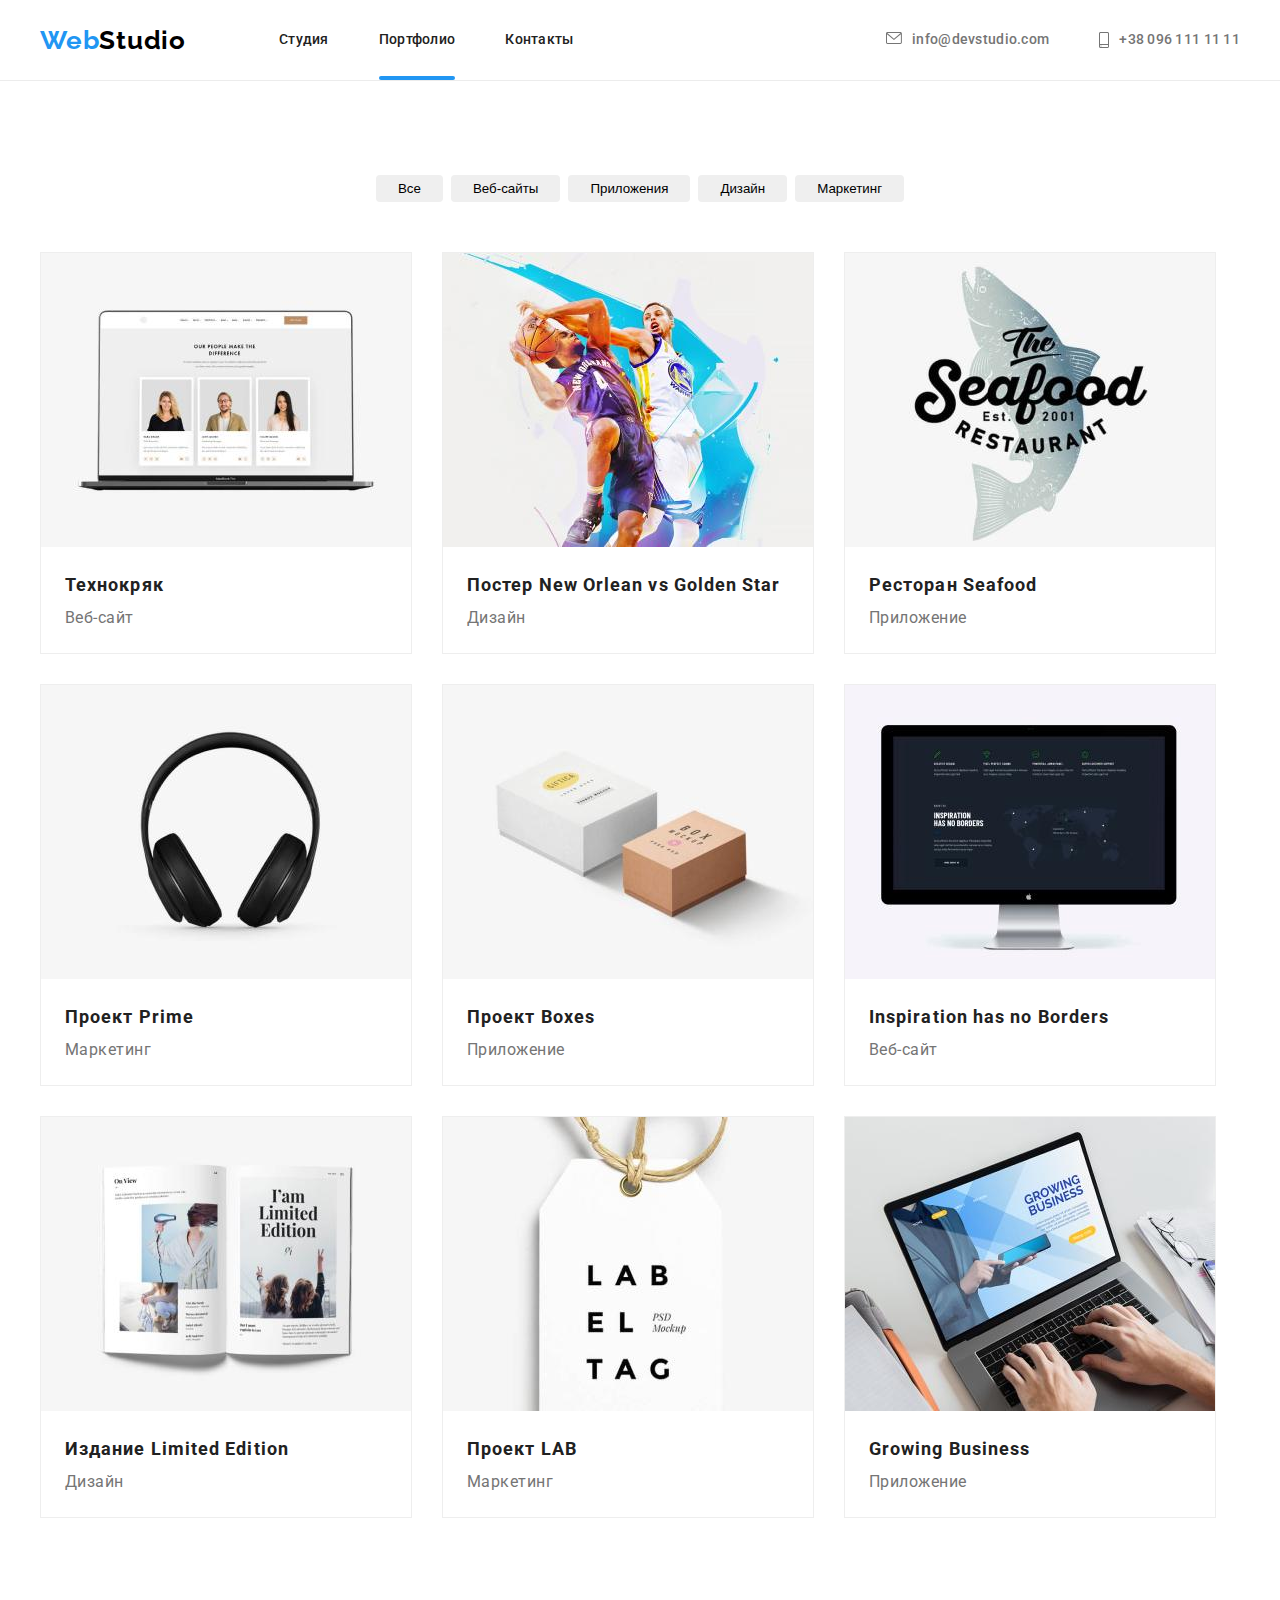
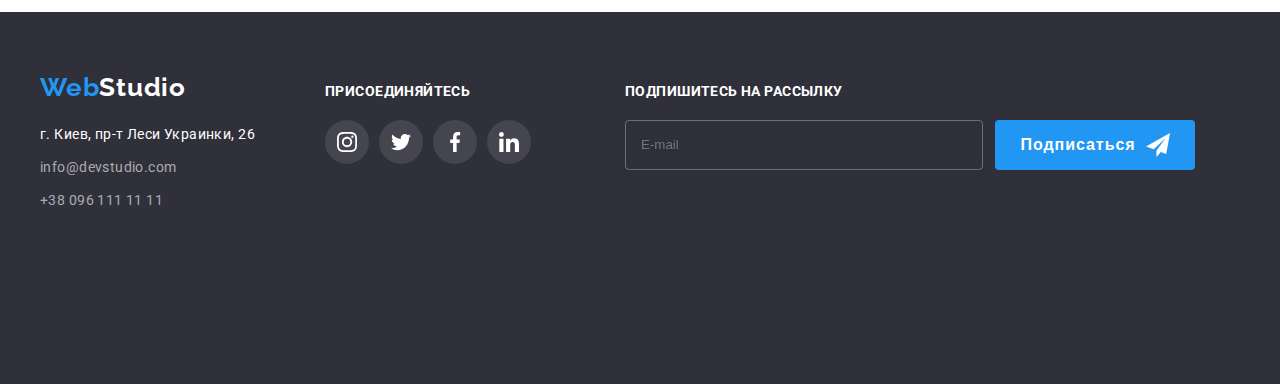
==== commit 8bd43371: "Исправление ошибок" ====
--- a/portfolio.html
+++ b/portfolio.html
@@ -45,157 +45,157 @@
         </div>
     </header>
     <main>
-        <section class="section-portfolio">
+        <section class="portfolio">
             <div class="container">
                 <h1 class="visually-hidden">Портфолио</h1>
-                <ul class="list-buttons">
-                    <li><button type="button" class="button-portfolio">Все</button></li>
-                    <li><button type="button" class="button-portfolio">Веб-сайты</button></li>
-                    <li><button type="button" class="button-portfolio">Приложения</button></li>
-                    <li><button type="button" class="button-portfolio">Дизайн</button></li>
-                    <li><button type="button" class="button-portfolio">Маркетинг</button></li>
-                </ul>
-                <ul class="list-portfolio">
-                    <li>
-                        <a href="#" class="link-portfolio">
-                            <div class="link-portfolio-div">
+                <ul class="portfolio__list-buttons">
+                    <li class="portfolio__items-buttons"><button type="button" class="portfolio__btn">Все</button></li>
+                    <li class="portfolio__items-buttons"><button type="button" class="portfolio__btn">Веб-сайты</button></li>
+                    <li class="portfolio__items-buttons"><button type="button" class="portfolio__btn">Приложения</button></li>
+                    <li class="portfolio__items-buttons"><button type="button" class="portfolio__btn">Дизайн</button></li>
+                    <li class="portfolio__items-buttons"><button type="button" class="portfolio__btn">Маркетинг</button></li>
+                </ul>
+                <ul class="portfolio__list">
+                    <li class="portfolio__items">
+                        <a href="#" class="portfolio__link">
+                            <div class="portfolio__figure">
                                 <img src="./images/portfolio/portfolio1.jpg" alt="Екран ноутбука" width="370" height="294">
-                                <div class="overlay-div-text">
-                                    <p class="overlay-text">Технокряк это современная площадка распространения коронавируса. Компании используют эту платформу для цифрового
+                                <div class="portfolio__figcaption">
+                                    <p class="portfolio__text">Технокряк это современная площадка распространения коронавируса. Компании используют эту платформу для цифрового
                                     шпионажа и атак на защищённые сервера конкурентов.</p>
                                 </div>
                             </div>
-                            <div class="description">
-                                <h2 class="list-item">Технокряк</h2>
-                                <p class="list-page">Веб-сайт</p>
-                            </div>
-                        </a>
-                    </li>
-                    <li>
-                        <a href="" class="link-portfolio">
-                            <div class="link-portfolio-div">
+                            <div class="portfolio__description">
+                                <h2 class="portfolio__title">Технокряк</h2>
+                                <p class="portfolio__page">Веб-сайт</p>
+                            </div>
+                        </a>
+                    </li>
+                    <li class="portfolio__items">
+                        <a href="" class="portfolio__link">
+                            <div class="portfolio__figure">
                                 <img src="./images/portfolio/portfolio2.jpg" alt="Два баскетболиста играют в игру" width="370" height="294">
-                                <div class="overlay-div-text">
-                                    <p class="overlay-text">Технокряк это современная площадка распространения коронавируса. Компании используют эту
-                                        платформу для цифрового
-                                        шпионажа и атак на защищённые сервера конкурентов.</p>
-                                </div>
-                            </div>
-                            <div class="description">
-                                <h2 class="list-item">Постер New Orlean vs Golden Star</h2>
-                                <p class="list-page">Дизайн</p>
-                            </div>
-                        </a>
-                    </li>
-                    <li>
-                        <a href="" class="link-portfolio">
-                            <div class="link-portfolio-div">
+                                <div class="portfolio__figcaption">
+                                    <p class="portfolio__text">Технокряк это современная площадка распространения коронавируса. Компании используют эту
+                                        платформу для цифрового
+                                        шпионажа и атак на защищённые сервера конкурентов.</p>
+                                </div>
+                            </div>
+                            <div class="portfolio__description">
+                                <h2 class="portfolio__title">Постер New Orlean vs Golden Star</h2>
+                                <p class="portfolio__page">Дизайн</p>
+                            </div>
+                        </a>
+                    </li>
+                    <li class="portfolio__items">
+                        <a href="" class="portfolio__link">
+                            <div class="portfolio__figure">
                                 <img src="./images/portfolio/portfolio3.jpg" alt="Логотип ресторана" width="370" height="294">
-                                <div class="overlay-div-text">
-                                    <p class="overlay-text">Технокряк это современная площадка распространения коронавируса. Компании используют эту
-                                        платформу для цифрового
-                                        шпионажа и атак на защищённые сервера конкурентов.</p>
-                                </div>
-                            </div>
-                            <div class="description">
-                                <h2 class="list-item">Ресторан Seafood</h2>
-                                <p class="list-page">Приложение</p>
-                            </div>
-                        </a>
-                    </li>
-                    <li>
-                        <a href="" class="link-portfolio">
-                            <div class="link-portfolio-div">
+                                <div class="portfolio__figcaption">
+                                    <p class="portfolio__text">Технокряк это современная площадка распространения коронавируса. Компании используют эту
+                                        платформу для цифрового
+                                        шпионажа и атак на защищённые сервера конкурентов.</p>
+                                </div>
+                            </div>
+                            <div class="portfolio__description">
+                                <h2 class="portfolio__title">Ресторан Seafood</h2>
+                                <p class="portfolio__page">Приложение</p>
+                            </div>
+                        </a>
+                    </li>
+                    <li class="portfolio__items">
+                        <a href="" class="portfolio__link">
+                            <div class="portfolio__figure">
                                 <img src="./images/portfolio/portfolio4.jpg" alt="Наушники" width="370" height="294">
-                                <div class="overlay-div-text">
-                                    <p class="overlay-text">Технокряк это современная площадка распространения коронавируса. Компании используют эту
-                                        платформу для цифрового
-                                        шпионажа и атак на защищённые сервера конкурентов.</p>
-                                </div>
-                            </div>
-                            <div class="description">
-                                <h2 class="list-item">Проект Prime</h2>
-                                <p class="list-page">Маркетинг</p>
-                            </div>
-                        </a>
-                    </li>
-                    <li>
-                        <a href="" class="link-portfolio">
-                            <div class="link-portfolio-div">
+                                <div class="portfolio__figcaption">
+                                    <p class="portfolio__text">Технокряк это современная площадка распространения коронавируса. Компании используют эту
+                                        платформу для цифрового
+                                        шпионажа и атак на защищённые сервера конкурентов.</p>
+                                </div>
+                            </div>
+                            <div class="portfolio__description">
+                                <h2 class="portfolio__title">Проект Prime</h2>
+                                <p class="portfolio__page">Маркетинг</p>
+                            </div>
+                        </a>
+                    </li>
+                    <li class="portfolio__items">
+                        <a href="" class="portfolio__link">
+                            <div class="portfolio__figure">
                                 <img src="./images/portfolio/portfolio5.jpg" alt="Две коробки с надписями" width="370" height="294">
-                                <div class="overlay-div-text">
-                                    <p class="overlay-text">Технокряк это современная площадка распространения коронавируса. Компании используют эту
-                                        платформу для цифрового
-                                        шпионажа и атак на защищённые сервера конкурентов.</p>
-                                </div>
-                            </div>
-                            <div class="description">
-                                <h2 class="list-item">Проект Boxes</h2>
-                                <p class="list-page">Приложение</p>
-                            </div>
-                        </a>
-                    </li>
-                    <li>
-                        <a href="" class="link-portfolio">
-                            <div class="link-portfolio-div">
+                                <div class="portfolio__figcaption">
+                                    <p class="portfolio__text">Технокряк это современная площадка распространения коронавируса. Компании используют эту
+                                        платформу для цифрового
+                                        шпионажа и атак на защищённые сервера конкурентов.</p>
+                                </div>
+                            </div>
+                            <div class="portfolio__description">
+                                <h2 class="portfolio__title">Проект Boxes</h2>
+                                <p class="portfolio__page">Приложение</p>
+                            </div>
+                        </a>
+                    </li>
+                    <li class="portfolio__items">
+                        <a href="" class="portfolio__link">
+                            <div class="portfolio__figure">
                                 <img src="./images/portfolio/portfolio6.jpg" alt="Отображение сайта на мониторе" width="370" height="294">
-                                <div class="overlay-div-text">
-                                    <p class="overlay-text">Технокряк это современная площадка распространения коронавируса. Компании используют эту
-                                        платформу для цифрового
-                                        шпионажа и атак на защищённые сервера конкурентов.</p>
-                                </div>
-                            </div>
-                            <div class="description">
-                                <h2 class="list-item">Inspiration has no Borders</h2>
-                                <p class="list-page">Веб-сайт</p>
-                            </div>
-                        </a>
-                    </li>
-                    <li>
-                        <a href="" class="link-portfolio">
-                            <div class="link-portfolio-div">
+                                <div class="portfolio__figcaption">
+                                    <p class="portfolio__text">Технокряк это современная площадка распространения коронавируса. Компании используют эту
+                                        платформу для цифрового
+                                        шпионажа и атак на защищённые сервера конкурентов.</p>
+                                </div>
+                            </div>
+                            <div class="portfolio__description">
+                                <h2 class="portfolio__title">Inspiration has no Borders</h2>
+                                <p class="portfolio__page">Веб-сайт</p>
+                            </div>
+                        </a>
+                    </li>
+                    <li class="portfolio__items">
+                        <a href="" class="portfolio__link">
+                            <div class="portfolio__figure">
                                 <img src="./images/portfolio/portfolio7.jpg" alt="Розгорнут журнал" width="370" height="294">
-                                <div class="overlay-div-text">
-                                    <p class="overlay-text">Технокряк это современная площадка распространения коронавируса. Компании используют эту
-                                        платформу для цифрового
-                                        шпионажа и атак на защищённые сервера конкурентов.</p>
-                                </div>
-                            </div>
-                            <div class="description">
-                                <h2 class="list-item">Издание Limited Edition</h2>
-                                <p class="list-page">Дизайн</p>
-                            </div>
-                        </a>
-                    </li>
-                    <li>
-                        <a href="" class="link-portfolio">
-                            <div class="link-portfolio-div">
+                                <div class="portfolio__figcaption">
+                                    <p class="portfolio__text">Технокряк это современная площадка распространения коронавируса. Компании используют эту
+                                        платформу для цифрового
+                                        шпионажа и атак на защищённые сервера конкурентов.</p>
+                                </div>
+                            </div>
+                            <div class="portfolio__description">
+                                <h2 class="portfolio__title">Издание Limited Edition</h2>
+                                <p class="portfolio__page">Дизайн</p>
+                            </div>
+                        </a>
+                    </li>
+                    <li class="portfolio__items">
+                        <a href="" class="portfolio__link">
+                            <div class="portfolio__figure">
                                 <img src="./images/portfolio/portfolio8.jpg" alt="Етикетка бренда" width="370" height="294">
-                                <div class="overlay-div-text">
-                                    <p class="overlay-text">Технокряк это современная площадка распространения коронавируса. Компании используют эту
-                                        платформу для цифрового
-                                        шпионажа и атак на защищённые сервера конкурентов.</p>
-                                </div>
-                            </div>
-                            <div class="description">
-                                <h2 class="list-item">Проект LAB</h2>
-                                <p class="list-page">Маркетинг</p>
-                            </div>
-                        </a>
-                    </li>
-                    <li>
-                        <a href="" class="link-portfolio">
-                            <div class="link-portfolio-div">
+                                <div class="portfolio__figcaption">
+                                    <p class="portfolio__text">Технокряк это современная площадка распространения коронавируса. Компании используют эту
+                                        платформу для цифрового
+                                        шпионажа и атак на защищённые сервера конкурентов.</p>
+                                </div>
+                            </div>
+                            <div class="portfolio__description">
+                                <h2 class="portfolio__title">Проект LAB</h2>
+                                <p class="portfolio__page">Маркетинг</p>
+                            </div>
+                        </a>
+                    </li>
+                    <li class="portfolio__items">
+                        <a href="" class="portfolio__link">
+                            <div class="portfolio__figure">
                                 <img src="./images/portfolio/portfolio9.jpg" alt="Печатает проект на ноутбуке" width="370" height="294">
-                                <div class="overlay-div-text">
-                                    <p class="overlay-text">Технокряк это современная площадка распространения коронавируса. Компании используют эту
-                                        платформу для цифрового
-                                        шпионажа и атак на защищённые сервера конкурентов.</p>
-                                </div>
-                            </div>
-                            <div class="description">
-                                <h2 class="list-item">Growing Business</h2>
-                                <p class="list-page">Приложение</p>
+                                <div class="portfolio__figcaption">
+                                    <p class="portfolio__text">Технокряк это современная площадка распространения коронавируса. Компании используют эту
+                                        платформу для цифрового
+                                        шпионажа и атак на защищённые сервера конкурентов.</p>
+                                </div>
+                            </div>
+                            <div class="portfolio__description">
+                                <h2 class="portfolio__title">Growing Business</h2>
+                                <p class="portfolio__page">Приложение</p>
                             </div>
                         </a>
                     </li>
@@ -204,53 +204,53 @@
         </section>
     </main>
     <footer class="footer">
-        <div class="container container-footer">
-            <div class="address-div">
-                <a href="/" class="footer-logo">
-                    <span class="logo-span">Web</span>Studio
+        <div class="container footer__container">
+            <div class="footer__nav">
+                <a href="/" class="footer__logo">
+                    <span class="footer__text">Web</span>Studio
                 </a>
-                <address>
-                    <ul class="list about footer-list">
-                        <li><a href="" class="list-link-span">г. Киев, пр-т Леси Украинки, 26</a></li>
-                        <li><a href="mailto:info@devstudio.com" class="list-link">info@devstudio.com</a></li>
-                        <li><a href="tel:+380961111111" class="list-link">+38 096 111 11 11</a></li>
+                <address class="footer__address">
+                    <ul class="footer__list list about">
+                        <li class="footer__items"><a href="" class="footer__link footer__link--white">г. Киев, пр-т Леси Украинки, 26</a></li>
+                        <li class="footer__items"><a href="mailto:info@devstudio.com" class="footer__link">info@devstudio.com</a></li>
+                        <li class="footer__items"><a href="tel:+380961111111" class="footer__link">+38 096 111 11 11</a></li>
                     </ul>
                 </address>
             </div>
-            <div class="join-div">
-                <h2 class="join-header">присоединяйтесь</h2>
-                <ul class="list join-list">
-                    <li class="join-items"><a href="" class="join-anchor">
-                            <svg class="join-svg" height="20" wight="20">
-                                <use href="./images/icons.svg#icon-instagram"></use>
-                            </svg>
-                        </a></li>
-                    <li class="join-items"><a href="" class="join-anchor">
-                            <svg class="join-svg" height="20" wight="20">
-                                <use href="./images/icons.svg#icon-twitter"></use>
-                            </svg>
-                        </a></li>
-                    <li class="join-items"><a href="" class="join-anchor">
-                            <svg class="join-svg" height="20" wight="20">
-                                <use href="./images/icons.svg#icon-facebook"></use>
-                            </svg>
-                        </a></li>
-                    <li class="join-items"><a href="" class="join-anchor">
-                            <svg class="join-svg" height="20" wight="20">
-                                <use href="./images/icons.svg#icon-linkedin"></use>
-                            </svg>
-                        </a></li>
+            <div class="join">
+                <h2 class="join__header">присоединяйтесь</h2>
+                <ul class="join__list list">
+                    <li class="join__items"><a href="" class="join__link">
+                        <svg class="join__svg" height="20" width="20">
+                            <use href="./images/icons.svg#icon-instagram"></use>
+                        </svg>
+                    </a></li>
+                    <li class="join__items"><a href="" class="join__link">
+                        <svg class="join__svg" height="20" width="20">
+                            <use href="./images/icons.svg#icon-twitter"></use>
+                        </svg>
+                    </a></li>
+                    <li class="join__items"><a href="" class="join__link">
+                        <svg class="join__svg" height="20" width="20">
+                            <use href="./images/icons.svg#icon-facebook"></use>
+                        </svg>
+                    </a></li>
+                    <li class="join__items"><a href="" class="join__link">
+                        <svg class="join__svg" height="20" width="20">
+                            <use href="./images/icons.svg#icon-linkedin"></use>
+                        </svg>
+                    </a></li>
                 </ul>
             </div>
             <!-- Форма подписки -->
-            <form class="form-subscription">
-                <div class="form-main">
-                    <label for="mail" class="label-subscription">Подпишитесь на рассылку</label>
-                    <input type="email" class="input-subscription" name="mail" id="mail" placeholder="E-mail">
+            <form class="form">
+                <div class="form__content">
+                    <label for="mail" class="form__label">Подпишитесь на рассылку</label>
+                    <input type="email" class="form__input" name="mail" id="mail" placeholder="E-mail">
                 </div>
-                <button type="submit" class="button-subscription">
+                <button type="submit" class="form__button">
                     Подписаться
-                    <svg class="button-subscription-svg" width="24" height="24">
+                    <svg class="form__svg" width="24" height="24">
                         <use href="./images/icons.svg#icon-telegram"></use>
                     </svg>
                 </button>
--- a/css/main.css
+++ b/css/main.css
@@ -331,6 +331,7 @@
   height: 44px;
   width: 44px;
   align-items: center;
+  justify-content: center;
   color: var(--svg-color);
   border-radius: 50%;
   transition: color var(--time-animation) var(--time-distribution-function), background-color var(--time-animation) var(--time-distribution-function);
@@ -389,7 +390,7 @@
   height: 252px;
 }
 
-.footer-logo {
+.footer__logo {
   display: inline-block;
   margin-bottom: 20px;
   color: var(--button-color);
@@ -401,34 +402,21 @@
   text-decoration: none;
 }
 
-.footer-logo .logo-span {
+.footer__logo .footer__text {
   color: var(--accent-text-color);
 }
 
-.footer-list {
+.footer__list {
   padding-left: 0;
 }
 
-.footer-list li {
+.footer__list .footer__items:not(:last-child) {
   margin-bottom: 9px;
 }
 
-.footer-list li:last-child {
-  margin-bottom: 0;
-}
-
-.list-link-span {
-  color: var(--button-color);
-  text-decoration: none;
-}
-
-.list-link {
+.footer__link {
   color: rgba(255, 255, 255, 0.6);
   text-decoration: none;
-}
-
-.list-link-span,
-.list-link {
   font-style: normal;
   font-weight: 400;
   font-size: 14px;
@@ -437,25 +425,27 @@
   transition: color var(--time-animation) var(--time-distribution-function);
 }
 
-.list-link-span:hover,
-.list-link-span:focus,
-.list-link:hover,
-.list-link:focus {
+.footer__link:hover, .footer__link:focus {
   color: var(--accent-text-color);
 }
 
-.container-footer {
+.footer__link--white {
+  color: var(--button-color);
+  text-decoration: none;
+}
+
+.footer__container {
   display: flex;
   align-items: baseline;
 }
 
-.join-div {
+.join {
   max-width: 206px;
   margin-left: 70px;
   /* flex-basis: calc(100% / 4 - 10px); */
 }
 
-.join-header {
+.join .join__header {
   color: var(--footer-color);
   font-weight: 700;
   font-size: 14px;
@@ -465,50 +455,47 @@
   margin-bottom: 20px;
 }
 
-.join-items > .join-anchor {
+.join__list {
+  display: flex;
+  /* justify-content: space-between; */
+}
+
+.join__items:not(:last-child) {
+  margin-right: 10px;
+}
+
+.join__link {
+  display: flex;
+  align-items: center;
+  justify-content: center;
+  border-radius: 50%;
+  color: #ffffff;
   width: 44px;
   height: 44px;
   background-color: rgba(255, 255, 255, 0.1);
-}
-
-.join-list {
-  display: flex;
-  /* justify-content: space-between; */
-}
-
-.join-items:not(:last-child) {
-  margin-right: 10px;
-}
-
-.join-anchor {
-  display: flex;
-  align-items: center;
-  border-radius: 50%;
-  color: #ffffff;
   transition: background-color var(--time-animation) var(--time-distribution-function);
 }
 
-.join-anchor:hover,
-.join-anchor:focus {
+.join__link:hover, .join__link:focus {
   background-color: var(--accent-text-color);
 }
 
-.join-svg {
+.join__svg {
   fill: currentColor;
 }
 
-.form-subscription {
+.form {
   display: flex;
   margin-left: 94px;
   align-items: flex-end;
 }
 
-.form-main {
+.form__content {
   display: flex;
   flex-direction: column;
 }
 
-.label-subscription {
+.form__label {
   color: #ffffff;
   font-weight: 700;
   font-size: 14px;
@@ -518,7 +505,7 @@
   margin-bottom: 20px;
 }
 
-.input-subscription {
+.form__input {
   width: 358px;
   height: 50px;
   background-color: transparent;
@@ -528,9 +515,10 @@
   border-radius: 4px;
   padding: 15px;
   color: var(--footer-color);
-}
-
-.button-subscription {
+  outline: none;
+}
+
+.form__button {
   width: 200px;
   height: 50px;
   border: none;
@@ -549,22 +537,21 @@
   transition: box-shadow var(--time-animation) var(--time-distribution-function);
 }
 
-.button-subscription:hover,
-.button-subscription:focus {
+.form__button:hover, .form__button:focus {
   box-shadow: inset 2px 6px 6px rgba(0, 0, 0, 0.15);
 }
 
-.button-subscription-svg {
+.form__svg {
   background-size: contain;
   margin-left: 10px;
   fill: currentColor;
 }
 
-.section-portfolio {
+.portfolio {
   padding: 94px 0;
 }
 
-.list-buttons {
+.portfolio__list-buttons {
   display: flex;
   padding-left: 0;
   margin-bottom: 50px;
@@ -577,26 +564,25 @@
   list-style: none;
 }
 
-.list-buttons li:not(:first-child) {
+.portfolio__list-buttons .portfolio__items-buttons:not(:first-child) {
   margin-left: 8px;
 }
 
-.button-portfolio {
+.portfolio__btn {
   padding: 6px 22px;
   border: 0;
   border-radius: 4px;
   transition: color var(--time-animation) var(--time-distribution-function), background-color var(--time-animation) var(--time-distribution-function), box-shadow var(--time-animation) var(--time-distribution-function);
 }
 
-.button-portfolio:hover,
-.button-portfolio:focus {
+.portfolio__btn:hover, .portfolio__btn:focus {
   color: var(--button-color);
   background-color: var(--accent-text-color);
   cursor: pointer;
   box-shadow: 0px 3px 1px rgba(0, 0, 0, 0.1), 0px 1px 2px rgba(0, 0, 0, 0.08), 0px 2px 2px rgba(0, 0, 0, 0.12);
 }
 
-.list-portfolio {
+.portfolio__list {
   display: flex;
   padding-left: 0;
   flex-wrap: wrap;
@@ -604,26 +590,26 @@
   text-decoration: none;
 }
 
-.list-portfolio li {
+.portfolio__list .portfolio__items {
   width: 370px;
   margin-right: 30px;
   margin-bottom: 30px;
   border: 1px solid #eeeeee;
 }
 
-.list-portfolio li:nth-child(3n) {
+.portfolio__list .portfolio__items:nth-child(3n) {
   margin-right: 0;
 }
 
-.list-portfolio li:nth-last-child(-n + 3) {
+.portfolio__list .portfolio__items:nth-last-child(-n + 3) {
   margin-bottom: 0;
 }
 
-.description {
+.portfolio__description {
   padding: 20px 24px;
 }
 
-.list-item {
+.portfolio__title {
   color: var(--main-text-color);
   font-weight: 700;
   font-size: 18px;
@@ -631,7 +617,7 @@
   letter-spacing: 0.06em;
 }
 
-.list-page {
+.portfolio__page {
   color: var(--secondary-text-color);
   font-weight: 400;
   font-size: 16px;
@@ -639,23 +625,28 @@
   letter-spacing: 0.03em;
 }
 
-.link-portfolio {
+.portfolio__link {
   display: block;
   text-decoration: none;
   transition: box-shadow var(--time-animation) var(--time-distribution-function);
 }
 
-.link-portfolio:hover,
-.link-portfolio:focus {
+.portfolio__link:hover, .portfolio__link:focus {
   box-shadow: 0px 1px 1px rgba(0, 0, 0, 0.12), 0px 4px 4px rgba(0, 0, 0, 0.06), 1px 4px 6px rgba(0, 0, 0, 0.16);
 }
 
-.link-portfolio-div {
+.portfolio__link:hover .portfolio__figcaption,
+.portfolio__link:focus .portfolio__figcaption {
+  transform: translateY(0);
+  opacity: 1;
+}
+
+.portfolio__figure {
   position: relative;
   overflow: hidden;
 }
 
-.overlay-div-text {
+.portfolio__figcaption {
   position: absolute;
   background-color: var(--overlay-background);
   top: 0;
@@ -666,13 +657,7 @@
   transition: transform var(--time-animation) var(--time-distribution-function);
 }
 
-.link-portfolio:hover .overlay-div-text,
-.link-portfolio:focus .overlay-div-text {
-  transform: translateY(0);
-  opacity: 1;
-}
-
-.overlay-text {
+.portfolio__text {
   position: absolute;
   top: 50%;
   left: 50%;
@@ -722,7 +707,7 @@
   transition: transform var(--time-animation) var(--time-distribution-function);
 }
 
-.button-close {
+.modal__button-close {
   position: absolute;
   top: 8px;
   right: 8px;
@@ -739,23 +724,22 @@
   transition: color var(--time-animation) var(--time-distribution-function);
 }
 
-.button-close-svg {
+.modal__button-close:hover, .modal__button-close:focus {
+  color: var(--accent-text-color);
+}
+
+.modal__close-svg {
   fill: currentColor;
 }
 
-.button-close:hover,
-.button-close:focus {
-  color: var(--accent-text-color);
-}
-
 /* Форма модалки */
-.modal-form {
+.modal__form {
   display: flex;
   flex-direction: column;
   align-items: center;
 }
 
-.modal-form > p {
+.modal__form .modal__text {
   font-weight: 700;
   font-size: 20px;
   line-height: 1.15;
@@ -764,7 +748,7 @@
   margin-bottom: 12px;
 }
 
-.modal-form-name {
+.modal__name {
   display: flex;
   flex-direction: column;
   justify-content: center;
@@ -772,7 +756,7 @@
   width: 100%;
 }
 
-.modal-label {
+.modal__label {
   color: var(--secondary-text-color);
   font-weight: 400;
   font-size: 12px;
@@ -781,11 +765,11 @@
   margin-bottom: 4px;
 }
 
-.div-input {
+.modal__content {
   position: relative;
 }
 
-.modal-input {
+.modal__input {
   width: 448px;
   height: 40px;
   border: 1px solid rgba(33, 33, 33, 0.2);
@@ -799,13 +783,17 @@
   transition: border var(--time-animation) var(--time-distribution-function);
 }
 
-.modal-input:hover,
-.modal-input:focus {
+.modal__input:hover, .modal__input:focus {
   border: 1px solid #2196f3;
   outline: none;
 }
 
-.form-name-svg {
+.modal__input:hover + .modal__svg,
+.modal__input:focus + .modal__svg {
+  fill: #2196f3;
+}
+
+.modal__svg {
   position: absolute;
   top: 50%;
   left: 12px;
@@ -814,12 +802,7 @@
   transition: fill var(--time-animation) var(--time-distribution-function);
 }
 
-.modal-input:hover + .form-name-svg,
-.modal-input:focus + .form-name-svg {
-  fill: #2196f3;
-}
-
-.modal-textarea {
+.modal__textarea {
   border: 1px solid rgba(33, 33, 33, 0.2);
   box-sizing: border-box;
   border-radius: 4px;
@@ -833,18 +816,17 @@
   transition: border var(--time-animation) var(--time-distribution-function);
 }
 
-.modal-textarea:hover,
-.modal-textarea:focus {
+.modal__textarea:hover, .modal__textarea:focus {
   border: 1px solid #2196f3;
   outline: none;
 }
 
-.div-checkbox {
+.modal__consent {
   margin-top: 20px;
   margin-bottom: 30px;
 }
 
-.form-check-mark {
+.modal__check-mark {
   fill: #ffffff;
   border: 2px solid var(--main-text-color);
   border-radius: 2px;
@@ -852,24 +834,23 @@
   transition: background-color var(--time-animation) var(--time-distribution-function), border var(--time-animation) var(--time-distribution-function);
 }
 
-.form-checkbox:checked + .form-check-mark {
+.modal__square:checked + .modal__check-mark {
   background-color: var(--accent-text-color);
   border: transparent;
   background-origin: border-box;
 }
 
-.modal-consent-text {
+.modal__subtext {
   color: var(--accent-text-color);
   margin-left: 4px;
   transition: color var(--time-animation) var(--time-distribution-function);
 }
 
-.modal-consent-text:hover,
-.modal-consent-text:focus {
+.modal__subtext:hover, .modal__subtext:focus {
   color: #0f5a97;
 }
 
-.modal-consent {
+.modal__checkbox {
   font-weight: normal;
   font-size: 14px;
   line-height: 1.71;
@@ -879,7 +860,7 @@
   align-items: center;
 }
 
-.modal-form-button {
+.modal__button {
   width: 200px;
   height: 50px;
   border: none;
@@ -895,8 +876,7 @@
   transition: background-color var(--time-animation) var(--time-distribution-function);
 }
 
-.modal-form-button:hover,
-.modal-form-button:focus {
+.modal__button:hover, .modal__button:focus {
   background-color: #188ce8;
 }
 /*# sourceMappingURL=main.css.map */